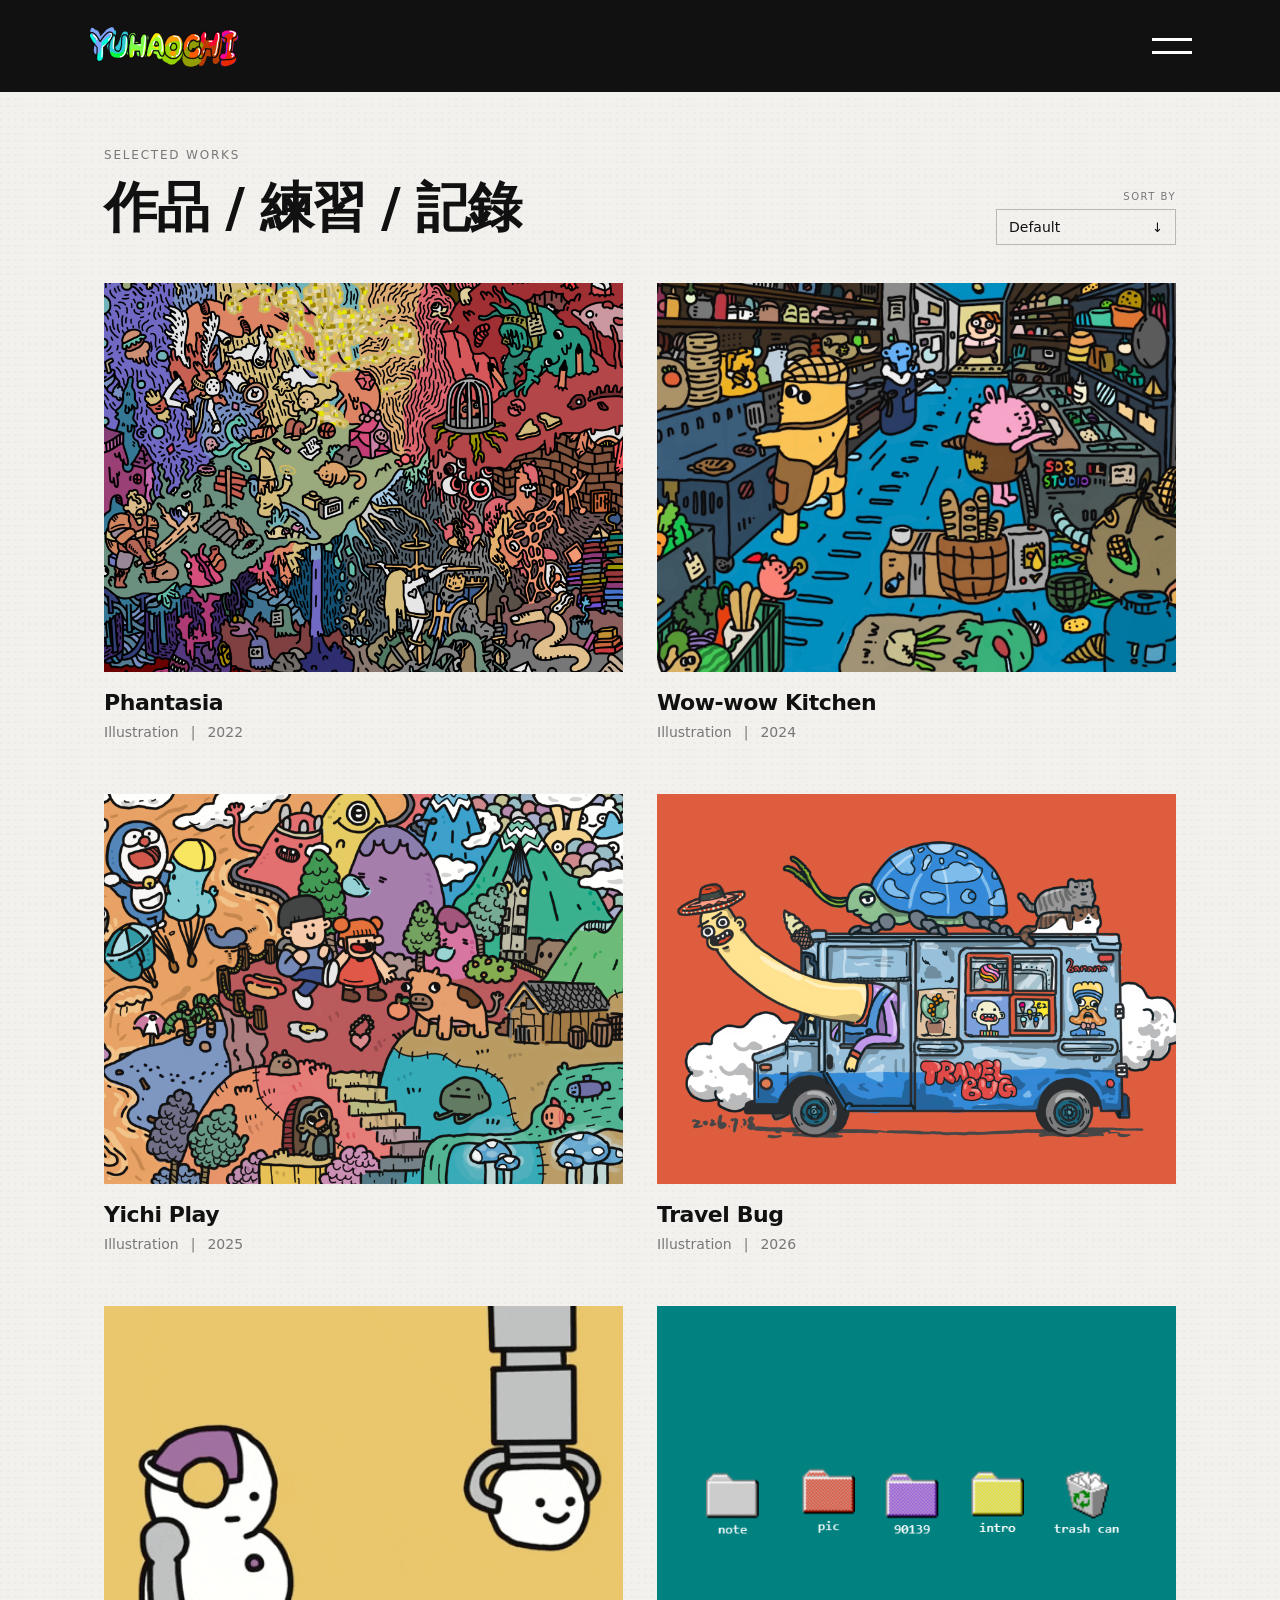
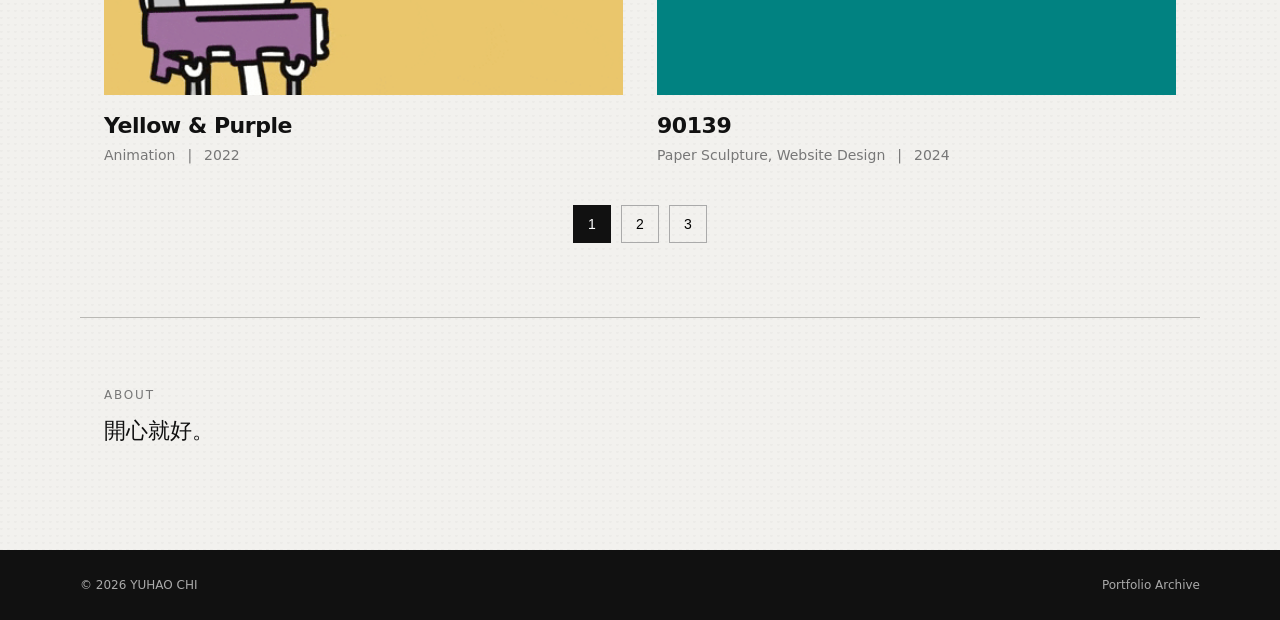
==== index.html @ 42d60960 "Add files via upload" ====
<!doctype html>
<html lang="zh-Hant">
<head>
  <meta charset="utf-8" />
  <meta name="viewport" content="width=device-width, initial-scale=1" />
  <title>YUHAOCHI Portfolio</title>
  <meta name="description" content="個人藝術作品集" />
  <link rel="stylesheet" href="style.css" />
  <link rel="icon" type="image/png" href="assets/favicon.png">
</head>
<body>
  <header class="site-header">
    <!--<a class="brand" href="index.html" aria-label="首頁">YUHAO CHI</a>-->
    <a class="brand" href="index.html" aria-label="YUHAO CHI Home">
      <img src="assets/logo.png" alt="YUHAO CHI">
    </a>
    <div class="menu-wrap">

      <button class="menu-btn" id="menuBtn" aria-label="開啟選單" aria-expanded="false">
        <span></span>
        <span></span>
      </button>

      <nav class="menu" id="menu">
        <a href="index.html">Works</a>
        <a href="#about">About</a>
      </nav>

    </div>
  </header>

  <main>
    <section class="intro">
      <div class="intro-head">

        <div>
          <p>SELECTED WORKS</p>
          <h1>作品 / 練習 / 記錄</h1>
        </div>

        <div class="sort-control">
          <span class="sort-label">SORT BY</span>

          <div class="sort-dropdown" id="sortDropdown">

            <button
              class="sort-trigger"
              id="sortTrigger"
              type="button"
              aria-expanded="false"
            >
              <span id="sortCurrent">Default</span>

              <span class="sort-arrow">↓</span>
            </button>

            <div class="sort-menu" id="sortMenu">
              <button type="button" data-sort="default">
                Default
              </button>

              <button type="button" data-sort="newest">
                Newest First
              </button>

              <button type="button" data-sort="oldest">
                Oldest First
              </button>
            </div>

          </div>
        </div>

      </div>
    </section>

    <section class="work-list" id="workList" aria-live="polite"></section>

    <nav class="pagination" id="pagination" aria-label="作品頁碼"></nav>

    <section class="about" id="about">
      <div class="section-kicker">ABOUT</div>
      <p>
        開心就好。<br>
      </p>
    </section>
  </main>

  <footer>
    <span>© 2026 YUHAO CHI</span>
    <span>Portfolio Archive</span>
  </footer>

  <script src="data.js"></script>
  <script src="app.js"></script>
</body>
</html>
---- style.css ----
:root{
  --bg:#f2f1ee;
  --paper:#f8f7f4;
  --ink:#111;
  --muted:#777;
  --line:#b9b8b4;
  --header:#111;
  --header-text:#fff;
  --max:1120px;
}
*{box-sizing:border-box}
html{scroll-behavior:smooth}
body{
  margin:0;
  background:
    radial-gradient(circle at 20% 10%, rgba(0,0,0,.025) 0 1px, transparent 1.5px) 0 0/7px 7px,
    var(--bg);
  color:var(--ink);
  font-family: Inter, "Noto Sans TC", "PingFang TC", "Microsoft JhengHei", system-ui, sans-serif;
}
a{color:inherit;text-decoration:none}
img{display:block;width:100%}
.site-header{
  position:sticky; top:0; z-index:20;
  height:92px;
  background:var(--header);
  color:var(--header-text);
  display:flex; align-items:center; justify-content:space-between;
  padding:0 max(24px, calc((100vw - var(--max))/2));
}
/*
.brand{
  font-size:18px; letter-spacing:.12em; font-weight:700;
  border:1px solid rgba(255,255,255,.6);
  border-radius:999px; padding:8px 14px;
}
*/
.brand {
  display: flex;
  align-items: center;

  border: none;
  padding: 0;
  text-decoration: none;
}

.brand img {
  display: block;
  width: 170px;
  height: auto;
}
.menu-btn{
  width:56px;height:48px;border:0;background:transparent;cursor:pointer;
  display:grid;align-content:center;gap:10px;padding:8px;
}
.menu-btn span{display:block;height:3px;background:#fff}

.menu{
  position:absolute;

  /* 就在漢堡下面 */
  top:calc(100% + 10px);
  right:0;

  width:180px;
  padding:20px 26px;

  background:#111;
  color:#fff;

  display:flex;
  flex-direction:column;
  gap:18px;

  opacity:0;
  visibility:hidden;

  transform:translateY(-12px);

  transition:
    opacity .25s ease,
    transform .25s ease,
    visibility .25s;
}

.menu.open{
  opacity:1;
  visibility:visible;
  transform:translateY(0);
}

.menu-wrap{
  position:relative;
}

.intro{
  max-width:var(--max);margin:0 auto;padding:56px 24px 22px;
}
.intro p,.section-kicker,.detail-kicker{
  font-size:12px;letter-spacing:.15em;color:var(--muted);margin:0 0 10px
}
.intro h1{font-size:clamp(28px,5vw,54px);margin:0;font-weight:650;letter-spacing:-.035em}
.intro-head{
  display:flex;
  justify-content:space-between;
  align-items:flex-end;
  gap:30px;
}
.work-list{
  max-width:var(--max);margin:0 auto;padding:16px 24px 42px;
  display:grid;grid-template-columns:1fr 1fr;gap:54px 34px;
}
.work-card{display:block}
.work-cover{
  aspect-ratio: 4 / 3;
  background:#e5e4e1;
  overflow:hidden;
}
/*.work-cover img{
  width:100%;height:100%;object-fit:cover;
  transition:transform .55s cubic-bezier(.2,.7,.2,1), filter .4s;
}*/
.work-cover img{
  display:block;
  width:100%;
  height:100%;
  object-fit:cover;
  object-position:center;

  transition:
    transform .55s cubic-bezier(.2,.7,.2,1),
    filter .4s;
}
.work-cover img.contain {
  object-fit: contain;
}
.work-card:hover img{transform:scale(1.025);filter:contrast(1.03)}
.work-info{padding-top:18px}
.work-info h2{font-size:22px;margin:0 0 9px;letter-spacing:-.02em}
.meta{display:flex;gap:12px;flex-wrap:wrap;color:var(--muted);font-size:14px}
.pagination{
  max-width:var(--max);margin:0 auto 74px;padding:0 24px;
  display:flex;align-items:center;justify-content:center;gap:10px
}
.pagination button{
  border:1px solid #aaa;background:transparent;min-width:38px;height:38px;
  padding:0 12px;cursor:pointer;font-size:14px
}
.pagination button.active{background:#111;color:#fff;border-color:#111}
.about{
  max-width:var(--max);margin:0 auto;padding:70px 24px 100px;
  border-top:1px solid var(--line)
}
.about p{max-width:720px;font-size:22px;line-height:1.75;margin:0}
footer{
  background:#111;color:#aaa;padding:28px max(24px, calc((100vw - var(--max))/2));
  display:flex;justify-content:space-between;gap:20px;font-size:12px
}

/* detail */
.detail-page .site-header{position:relative}
.close-btn{
  font-size:56px;line-height:1;font-weight:200;transform:translateY(-2px)
}
.detail-shell{max-width:900px;margin:0 auto;padding:56px 24px 100px}
.detail-head h1{font-size:clamp(34px,7vw,72px);margin:0 0 16px;letter-spacing:-.045em;line-height:1}
.detail-rule{border-top:1px solid var(--line);margin:34px 0 34px}
.detail-copy{max-width:760px}
.detail-copy p{font-size:18px;line-height:1.95;color:#575757}
.detail-copy .lead{font-size:25px;color:#1c1c1c;margin-bottom:36px}
.detail-gallery{display:grid;gap:22px;margin-top:48px}
.detail-gallery figure{margin:0;background:#e9e8e5}
.detail-gallery video {display: block; width: 100%; height: auto;}
.detail-nav{margin-top:60px;padding-top:24px;border-top:1px solid var(--line)}

.detail-gallery.grid-gallery {
  display: grid;
  grid-template-columns: repeat(3, 1fr);
  gap: 12px;
}

.detail-gallery.grid-gallery figure {
  margin: 0;
  width: 100%;
}

.detail-gallery.grid-gallery img {
  display: block;
  width: 100%;
  height: auto;
}

.detail-gallery.two-column-gallery {
  display: grid;
  grid-template-columns: repeat(2, 1fr);
  gap: 12px;

  max-width: 650px;
  margin: 0 auto;
}

.detail-gallery.two-column-gallery figure {
  margin: 0;
  width: 100%;

  display: grid;
  place-items: center;
}

.detail-gallery.two-column-gallery img {
  display: block;
  width: 100%;
  height: auto;
}

.detail-embed {
  width: 100%;
  margin: 40px 0;
  overflow: hidden;
}

.detail-embed iframe {
  display: block;
  width: 100%;
  height: 85vh;
  min-height: 700px;
  border: 0;
}

.detail-video {
  width: 100%;
  margin: 40px 0;
}

.detail-video iframe {
  display: block;
  width: 100%;
  aspect-ratio: 16 / 9;
  border: 0;
}

/* =========================
   SORT DROPDOWN
========================= */

.sort-control{
  display:flex;
  flex-direction:column;
  align-items:flex-end;
  gap:7px;
}

.sort-label{
  font-size:10px;
  letter-spacing:.15em;
  color:var(--muted);
}


/* 外層 */

.sort-dropdown{
  position:relative;
  width:180px;
}


/* 目前選擇 */

.sort-trigger{
  width:100%;
  display:flex;
  align-items:center;
  justify-content:space-between;

  padding:10px 12px;

  border:1px solid var(--line);
  background:transparent;

  font-family:inherit;
  font-size:14px;
  line-height:1;

  color:var(--ink);

  cursor:pointer;
}


/* 箭頭 */

.sort-arrow{
  display:inline-block;
  font-size:13px;

  transition:transform .25s ease;
}


/* 選單打開時箭頭翻轉 */

.sort-dropdown.open .sort-arrow{
  transform:rotate(180deg);
}


/* 下拉內容 */

.sort-menu{
  position:absolute;

  top:calc(100% + 5px);
  left:0;

  width:100%;

  background:var(--paper);
  border:1px solid var(--line);

  z-index:50;

  opacity:0;
  visibility:hidden;

  transform:translateY(-6px);

  transition:
    opacity .2s ease,
    transform .2s ease,
    visibility .2s;
}


/* 打開 */

.sort-dropdown.open .sort-menu{
  opacity:1;
  visibility:visible;

  transform:translateY(0);
}


/* 選項 */

.sort-menu button{
  width:100%;

  display:block;

  padding:11px 12px;

  border:0;
  border-bottom:1px solid var(--line);

  background:transparent;

  text-align:left;

  font-family:inherit;
  font-size:14px;

  color:var(--ink);

  cursor:pointer;

  transition:
    background .15s ease,
    padding-left .15s ease;
}


.sort-menu button:last-child{
  border-bottom:0;
}


/* Hover */

.sort-menu button:hover{
  background:#111;
  color:#fff;

  padding-left:16px;
}


/* 目前選中的項目 */

.sort-menu button.active{
  font-weight:600;
}

@media (max-width: 720px){
  .site-header{height:74px;padding:0 22px}
  .menu{top:74px}
  .brand{font-size:14px}
  .intro{padding-top:38px}
  .intro-head{
    flex-direction:column;
    align-items:flex-start;
    gap:28px;
  }
  .sort-control{align-items:flex-start;}
  .sort-dropdown{width:180px;}
  .work-list{grid-template-columns:1fr;gap:48px;padding-left:28px;padding-right:28px}
  .work-info h2{font-size:24px}
  .meta{font-size:14px}
  .about p{font-size:18px}
  footer{flex-direction:column}
  .detail-shell{padding-top:42px}
}
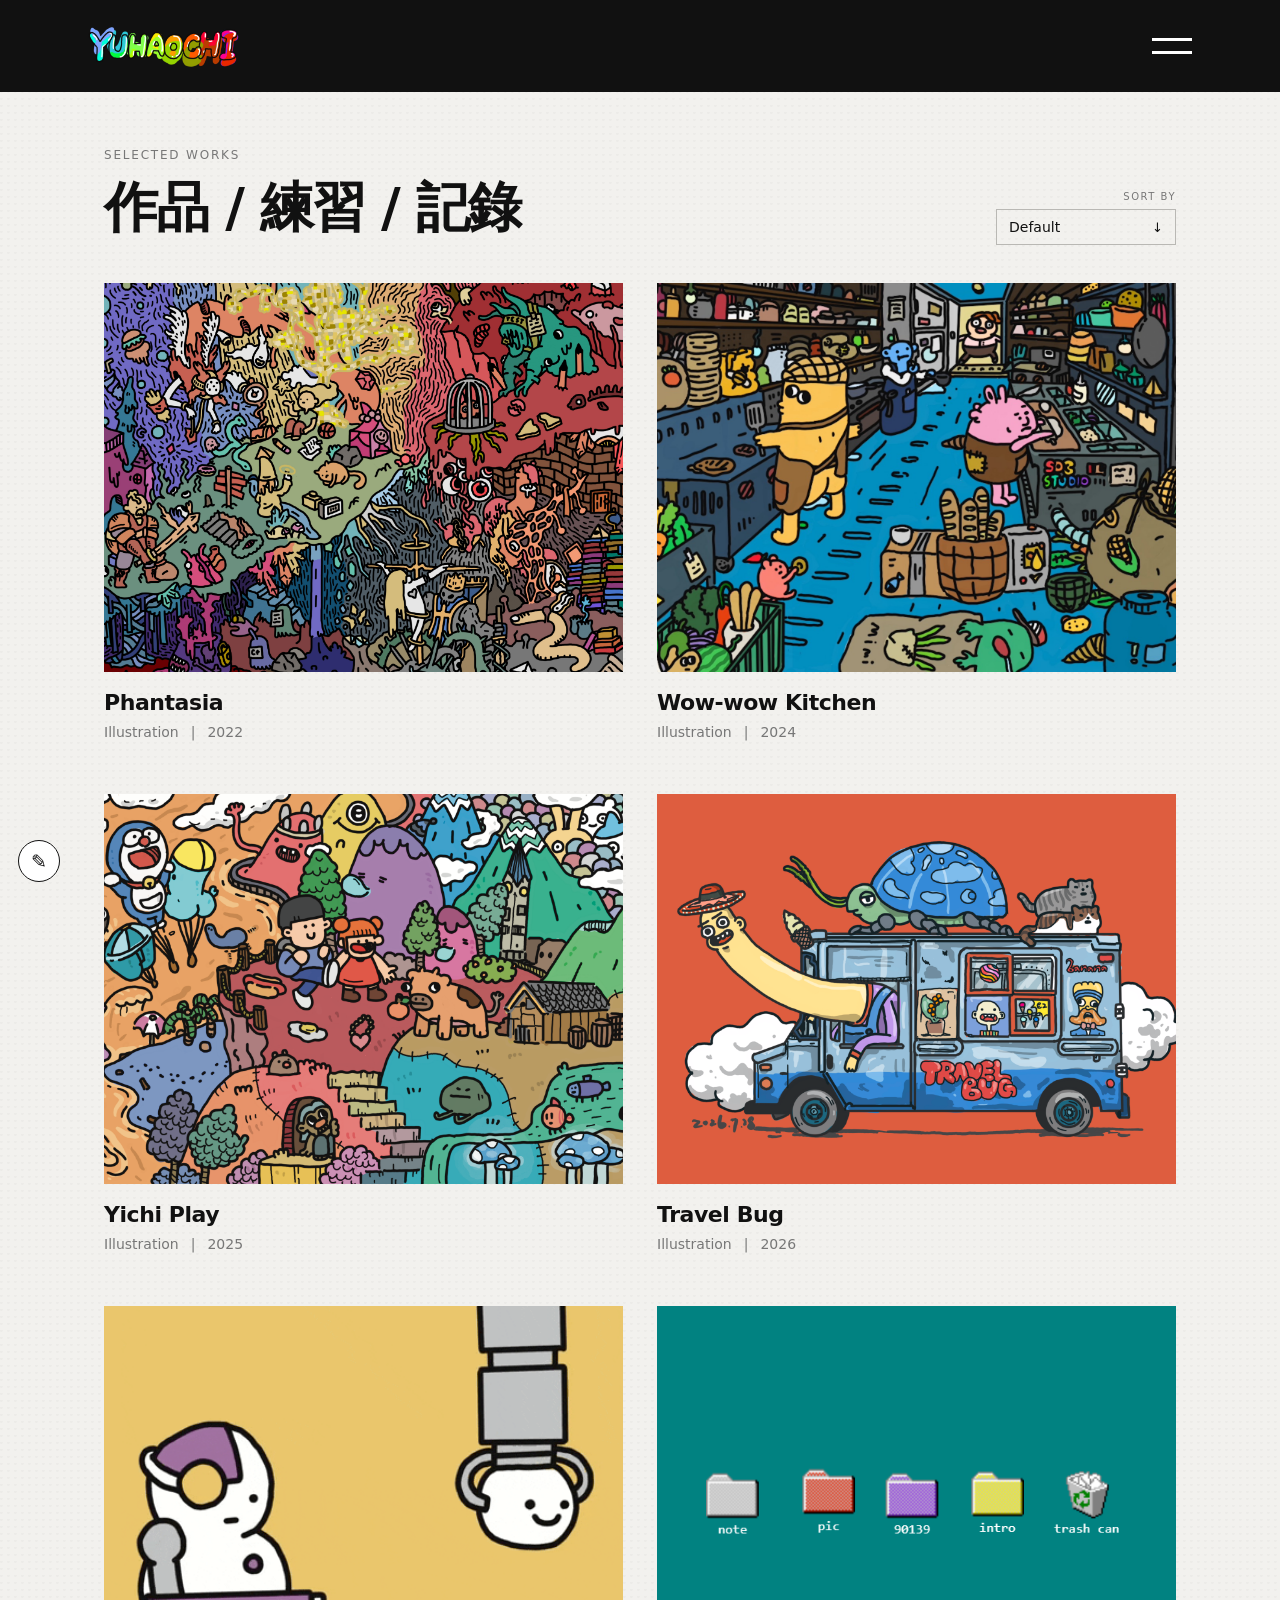
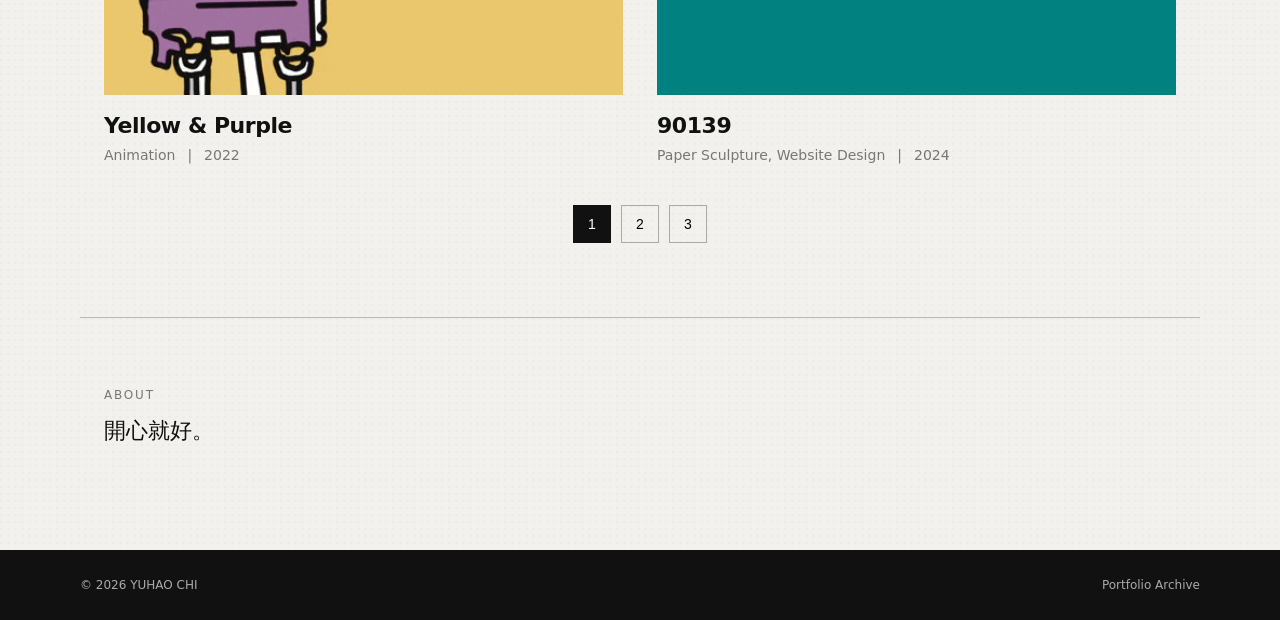
==== commit ec22f5a1: "Add files via upload" ====
--- a/index.html
+++ b/index.html
@@ -91,6 +91,21 @@
     <span>Portfolio Archive</span>
   </footer>
 
+  <!-- Doodle -->
+  <canvas id="doodleCanvas"></canvas>
+
+  <div class="doodle-ui">
+    <button id="drawToggle" class="doodle-pencil" aria-label="Draw">
+      ✎
+    </button>
+
+    <div class="doodle-tools">
+      <button id="undoDrawing">UNDO</button>
+      <button id="clearDrawing">CLEAR</button>
+      <button id="doneDrawing">DONE</button>
+    </div>
+  </div>
+
   <script src="data.js"></script>
   <script src="app.js"></script>
 </body>
--- a/style.css
+++ b/style.css
@@ -135,9 +135,127 @@
 .work-cover img.contain {
   object-fit: contain;
 }
-.work-card:hover img{transform:scale(1.025);filter:contrast(1.03)}
+/* =========================
+   WORK CARD HOVER
+========================= */
+
+.work-card{
+  display:block;
+}
+
+.work-cover{
+  position:relative;
+}
+
+.work-cover img{
+  transition:
+    transform .6s cubic-bezier(.2,.7,.2,1),
+    filter .4s ease;
+}
+
+/* 非常淡的 hover overlay */
+.work-cover::after{
+  content:"";
+  position:absolute;
+  inset:0;
+  background:#000;
+  opacity:0;
+  pointer-events:none;
+  transition:opacity .4s ease;
+}
+
+/* Title */
+
+.work-info h2{
+  display:flex;
+  align-items:center;
+  justify-content:space-between;
+
+  transition:
+    transform .35s cubic-bezier(.2,.7,.2,1);
+}
+
+.work-info .meta{
+  transition:
+    transform .35s cubic-bezier(.2,.7,.2,1),
+    color .35s ease;
+}
+
+/* Arrow */
+
+.work-arrow{
+  font-size:18px;
+
+  opacity:0;
+  transform:translate(-8px, 8px);
+
+  transition:
+    opacity .3s ease,
+    transform .35s cubic-bezier(.2,.7,.2,1);
+}
+
+
+/* ===== Hover ===== */
+
+.work-card:hover .work-cover img{
+  transform:scale(1.04);
+}
+
+.work-card:hover .work-cover::after{
+  opacity:.035;
+}
+
+.work-card:hover .work-info h2,
+.work-card:hover .work-info .meta{
+  transform:translateX(4px);
+}
+
+.work-card:hover .work-arrow{
+  opacity:1;
+  transform:translate(0,0);
+}
 .work-info{padding-top:18px}
 .work-info h2{font-size:22px;margin:0 0 9px;letter-spacing:-.02em}
+
+/* =========================
+   WORK DETAILS
+========================= */
+
+.detail-specs{
+  display:grid;
+  grid-template-columns:repeat(3, 1fr);
+  gap:32px;
+}
+
+.detail-spec{
+  display:flex;
+  flex-direction:column;
+  gap:8px;
+}
+
+.detail-spec-label{
+  font-size:10px;
+  letter-spacing:.15em;
+  color:var(--muted);
+}
+
+.detail-spec-value{
+  font-size:14px;
+  line-height:1.5;
+  color:var(--ink);
+}
+
+.detail-rule-after-specs{
+  margin-top:34px;
+}
+
+@media (max-width:720px){
+  .detail-specs{
+    grid-template-columns:1fr;
+    gap:22px;
+  }
+}
+
 .meta{display:flex;gap:12px;flex-wrap:wrap;color:var(--muted);font-size:14px}
 .pagination{
   max-width:var(--max);margin:0 auto 74px;padding:0 24px;
@@ -259,15 +377,12 @@
 
 
 /* 外層 */
-
 .sort-dropdown{
   position:relative;
   width:180px;
 }
 
-
 /* 目前選擇 */
-
 .sort-trigger{
   width:100%;
   display:flex;
@@ -288,9 +403,7 @@
   cursor:pointer;
 }
 
-
 /* 箭頭 */
-
 .sort-arrow{
   display:inline-block;
   font-size:13px;
@@ -298,16 +411,12 @@
   transition:transform .25s ease;
 }
 
-
 /* 選單打開時箭頭翻轉 */
-
 .sort-dropdown.open .sort-arrow{
   transform:rotate(180deg);
 }
 
-
 /* 下拉內容 */
-
 .sort-menu{
   position:absolute;
 
@@ -332,9 +441,7 @@
     visibility .2s;
 }
 
-
 /* 打開 */
-
 .sort-dropdown.open .sort-menu{
   opacity:1;
   visibility:visible;
@@ -344,7 +451,6 @@
 
 
 /* 選項 */
-
 .sort-menu button{
   width:100%;
 
@@ -371,14 +477,11 @@
     padding-left .15s ease;
 }
 
-
 .sort-menu button:last-child{
   border-bottom:0;
 }
 
-
 /* Hover */
-
 .sort-menu button:hover{
   background:#111;
   color:#fff;
@@ -386,11 +489,119 @@
   padding-left:16px;
 }
 
-
 /* 目前選中的項目 */
-
 .sort-menu button.active{
   font-weight:600;
+}
+
+/* =========================
+   DOODLE
+========================= */
+
+#doodleCanvas{
+  position:absolute;
+  top:0;
+  left:0;
+
+  z-index:50;
+  pointer-events:none;
+
+  touch-action:none;
+}
+
+body.draw-mode #doodleCanvas{
+  pointer-events:auto;
+  cursor:crosshair;
+}
+
+/* 整個控制區 */
+.doodle-ui{
+  position:fixed;
+
+  left:max(18px, env(safe-area-inset-left));
+  bottom:max(18px, env(safe-area-inset-bottom));
+
+  display:flex;
+  align-items:center;
+  gap:12px;
+
+  z-index:9999;
+}
+
+/* 鉛筆 */
+.doodle-pencil{
+  width:42px;
+  height:42px;
+
+  border:1px solid #111;
+  border-radius:50%;
+
+  background:#fff;
+  color:#111;
+
+  display:flex;
+  align-items:center;
+  justify-content:center;
+
+  font-size:19px;
+
+  cursor:pointer;
+
+  transition:
+    transform .25s ease,
+    background .25s ease,
+    color .25s ease;
+}
+
+.doodle-pencil:hover{
+  transform:rotate(-12deg);
+}
+
+/* 畫圖模式 */
+body.draw-mode .doodle-pencil{
+  background:#111;
+  color:#fff;
+}
+
+
+/* UNDO / CLEAR / DONE */
+.doodle-tools{
+  display:flex;
+  align-items:center;
+  gap:12px;
+
+  opacity:0;
+  transform:translateX(-8px);
+
+  pointer-events:none;
+
+  transition:
+    opacity .25s ease,
+    transform .25s ease;
+}
+
+body.draw-mode .doodle-tools{
+  opacity:1;
+  transform:translateX(0);
+
+  pointer-events:auto;
+}
+
+.doodle-tools button{
+  padding:0;
+
+  border:none;
+  background:none;
+
+  font:inherit;
+  font-size:10px;
+  letter-spacing:.12em;
+
+  cursor:pointer;
+}
+
+.doodle-tools button:hover{
+  text-decoration:underline;
 }
 
 @media (max-width: 720px){
@@ -411,4 +622,18 @@
   .about p{font-size:18px}
   footer{flex-direction:column}
   .detail-shell{padding-top:42px}
-}
+
+  .doodle-ui{
+    left:max(16px, env(safe-area-inset-left));
+    bottom:max(16px, env(safe-area-inset-bottom));
+    gap:10px;
+  }
+
+  .doodle-tools{
+    gap:9px;
+  }
+
+  .doodle-tools button{
+    font-size:9px;
+  }
+}
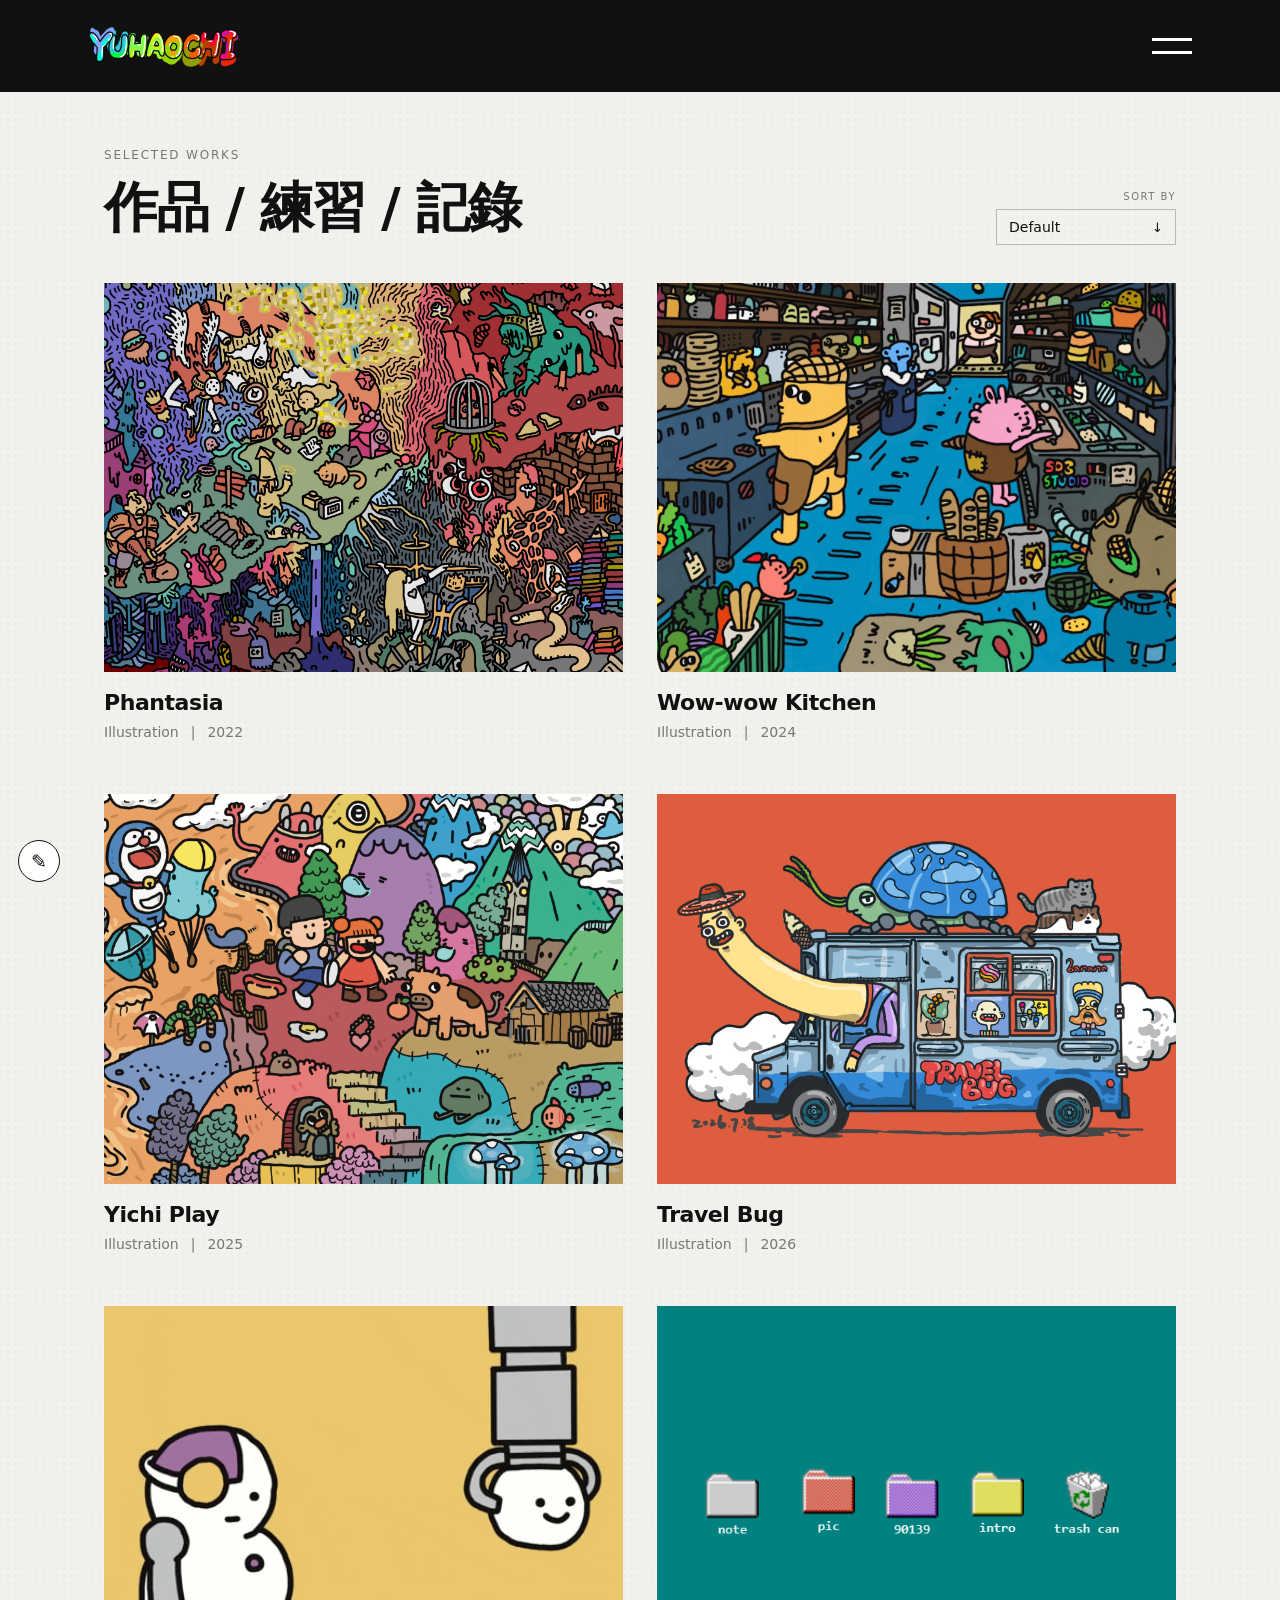
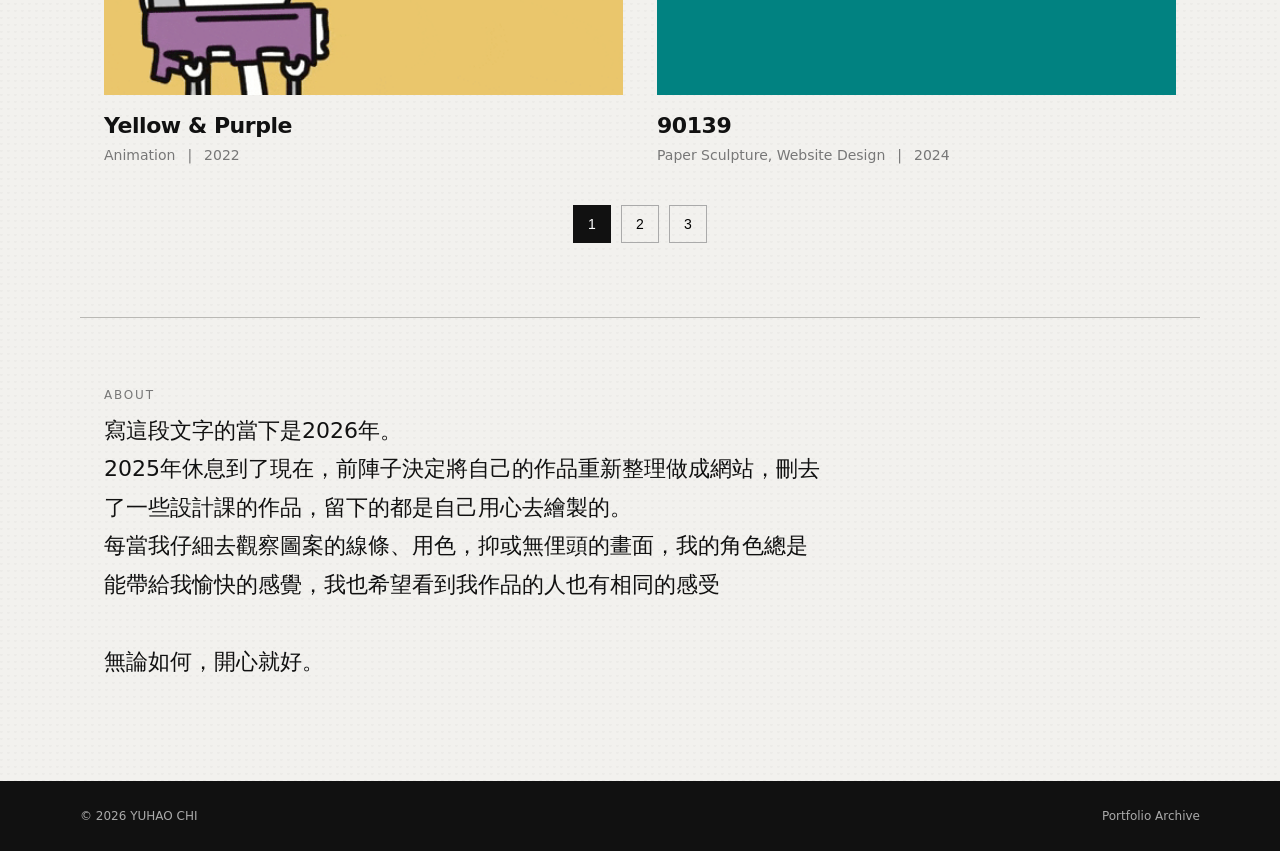
==== commit e1c2216c: "Revise content in the about section of index.html Updated the text in the about section to reflect c" ====
--- a/index.html
+++ b/index.html
@@ -81,7 +81,11 @@
     <section class="about" id="about">
       <div class="section-kicker">ABOUT</div>
       <p>
-        開心就好。<br>
+        寫這段文字的當下是2026年。<br>
+        2025年休息到了現在，前陣子決定將自己的作品重新整理做成網站，刪去了一些設計課的作品，留下的都是自己用心去繪製的。<br>
+        每當我仔細去觀察圖案的線條、用色，抑或無俚頭的畫面，我的角色總是能帶給我愉快的感覺，我也希望看到我作品的人也有相同的感受<br>
+        <br>
+        無論如何，開心就好。<br>
       </p>
     </section>
   </main>
--- a/style.css
+++ b/style.css
@@ -251,8 +251,23 @@
 
 @media (max-width:720px){
   .detail-specs{
-    grid-template-columns:1fr;
-    gap:22px;
+    grid-template-columns:repeat(3, minmax(0, 1fr));
+    gap:12px;
+  }
+
+  .detail-spec{
+    gap:6px;
+  }
+
+  .detail-spec-label{
+    font-size:8px;
+    letter-spacing:.14em;
+  }
+
+  .detail-spec-value{
+    font-size:11px;
+    line-height:1.45;
+    word-break:break-word;
   }
 }
 
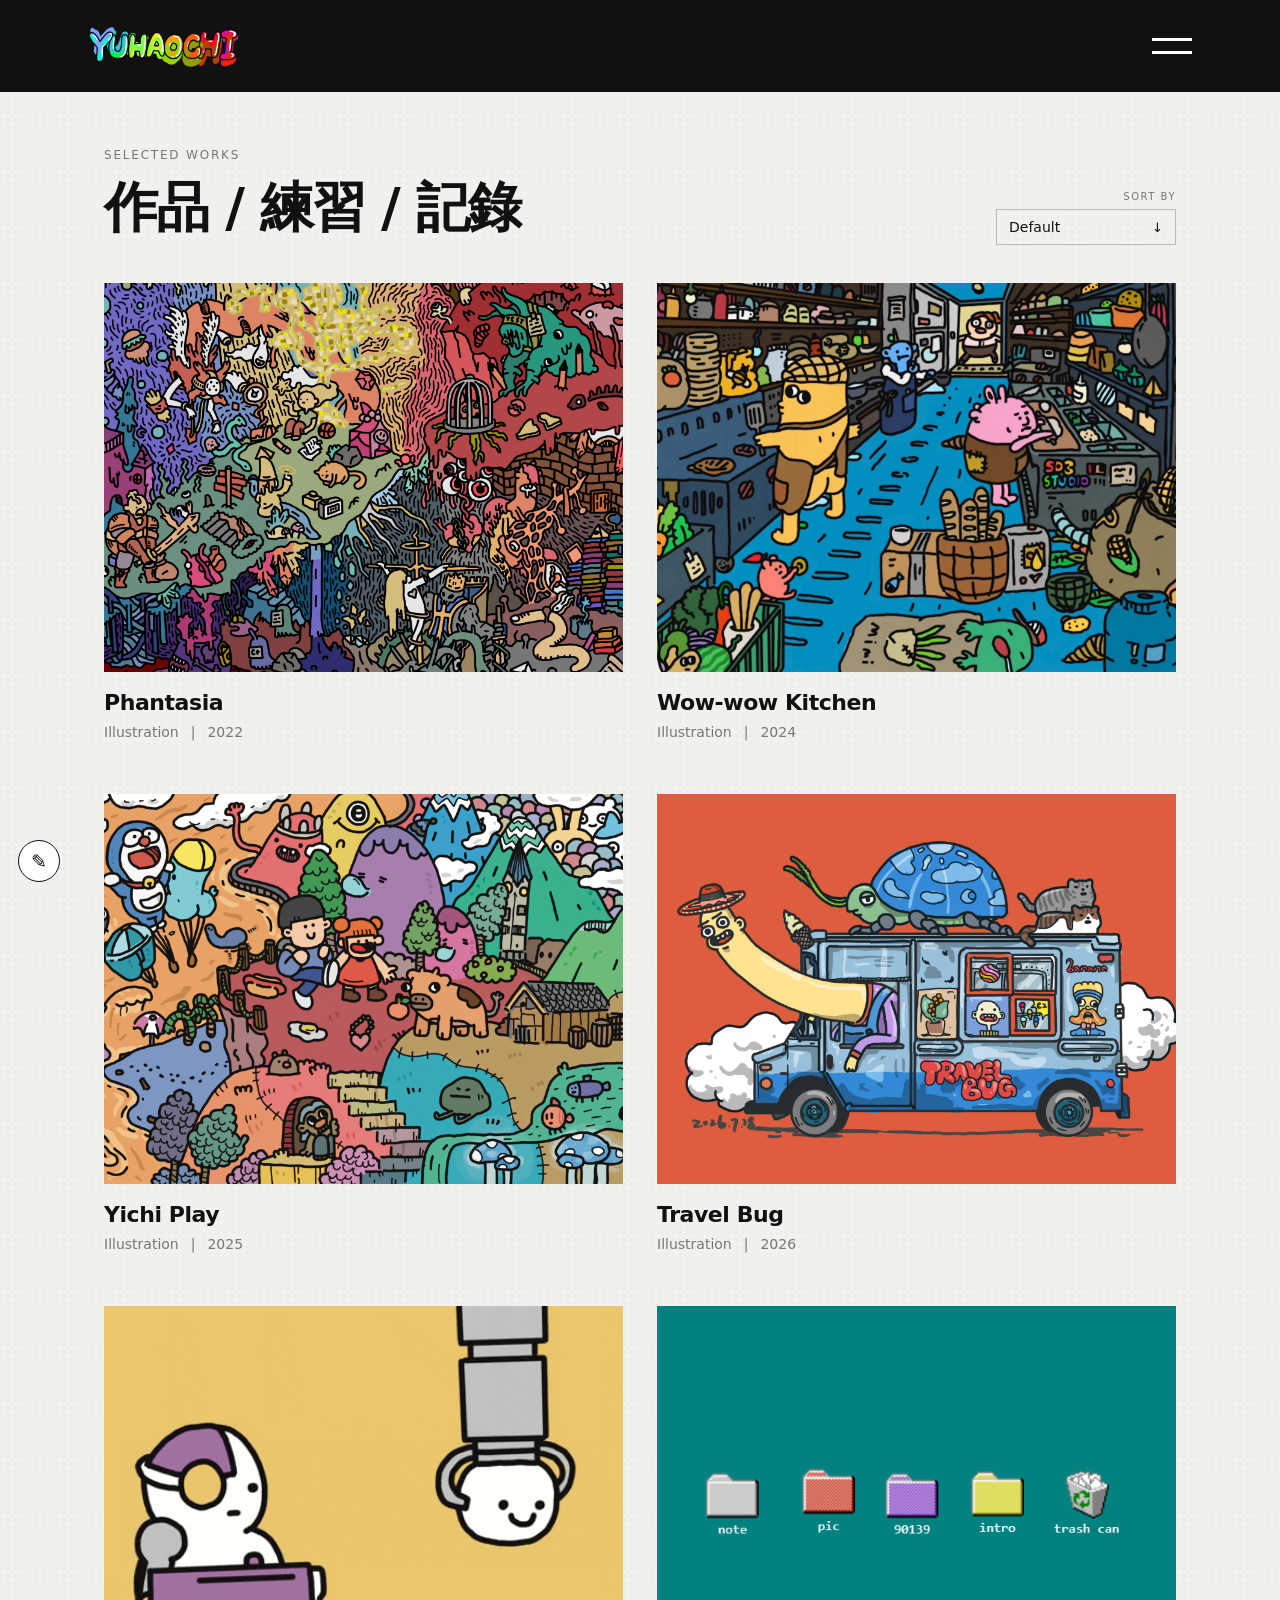
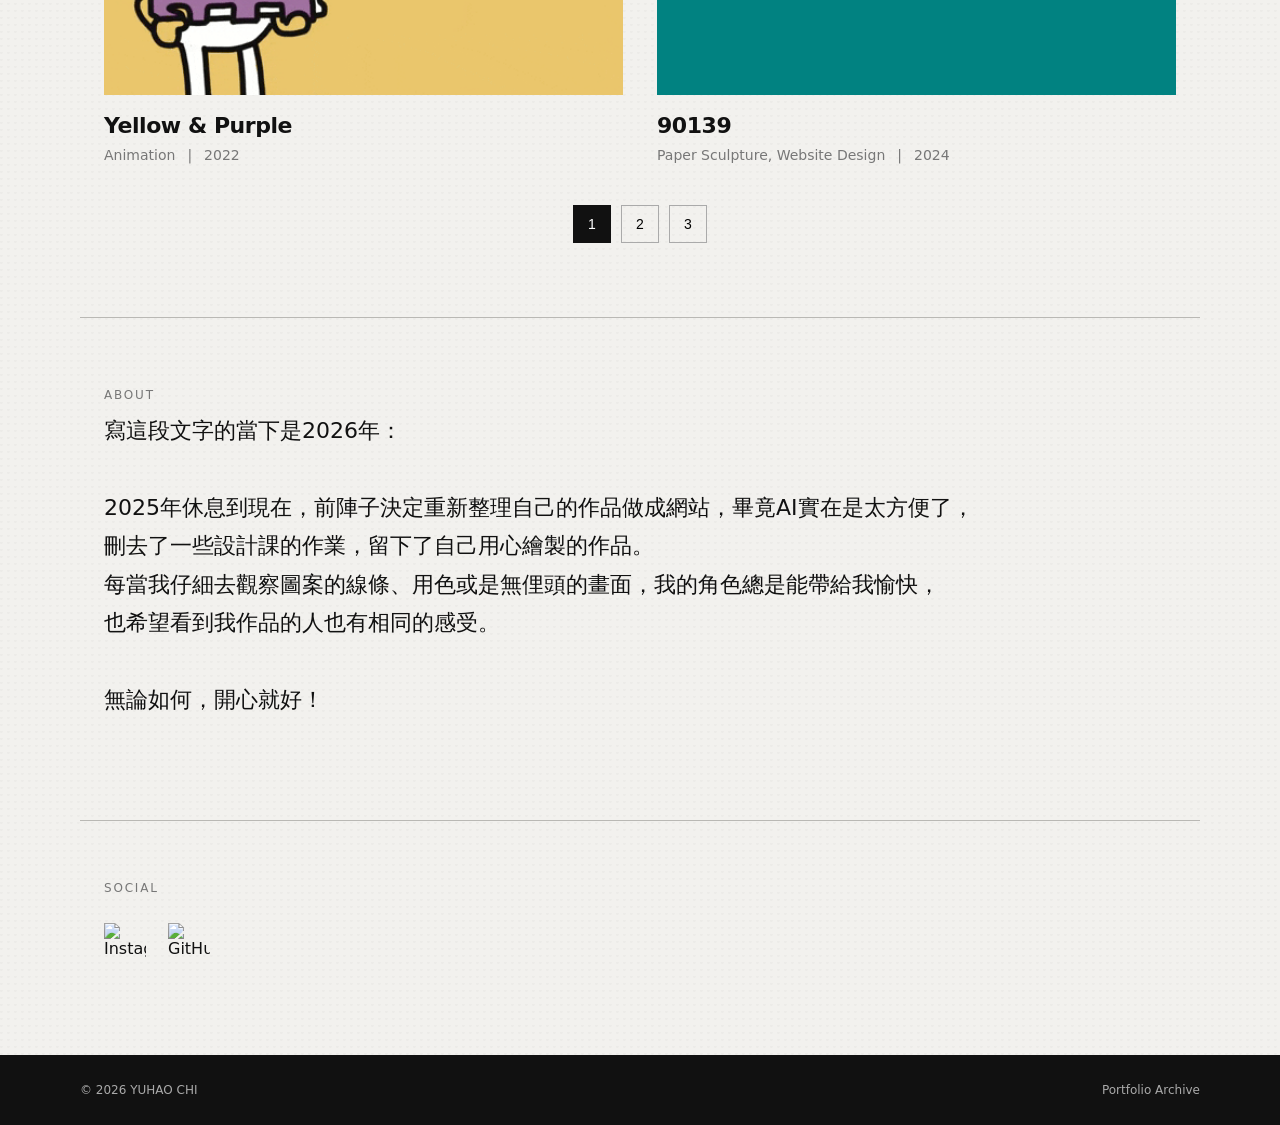
==== commit b5eef9d4: "Add files via upload" ====
--- a/index.html
+++ b/index.html
@@ -24,6 +24,7 @@
       <nav class="menu" id="menu">
         <a href="index.html">Works</a>
         <a href="#about">About</a>
+        <a href="#social">Social</a>
       </nav>
 
     </div>
@@ -81,14 +82,43 @@
     <section class="about" id="about">
       <div class="section-kicker">ABOUT</div>
       <p>
-        寫這段文字的當下是2026年。<br>
-        2025年休息到了現在，前陣子決定將自己的作品重新整理做成網站，刪去了一些設計課的作品，留下的都是自己用心去繪製的。<br>
-        每當我仔細去觀察圖案的線條、用色，抑或無俚頭的畫面，我的角色總是能帶給我愉快的感覺，我也希望看到我作品的人也有相同的感受<br>
+        寫這段文字的當下是2026年：<br>
         <br>
-        無論如何，開心就好。<br>
+        2025年休息到現在，前陣子決定重新整理自己的作品做成網站，畢竟AI實在是太方便了，<br>
+        刪去了一些設計課的作業，留下了自己用心繪製的作品。<br>
+        每當我仔細去觀察圖案的線條、用色或是無俚頭的畫面，我的角色總是能帶給我愉快，<br>
+        也希望看到我作品的人也有相同的感受。<br>
+        <br>
+        無論如何，開心就好！<br>
       </p>
     </section>
   </main>
+
+  <section class="social" id="social">
+    <div class="section-kicker">SOCIAL</div>
+
+    <div class="social-links">
+
+      <a
+        href="https://www.instagram.com/sild3nafil/"
+        target="_blank"
+        rel="noopener noreferrer"
+        aria-label="Instagram"
+      >
+        <img src="assets/instagram.png" alt="Instagram">
+      </a>
+
+      <a
+        href="https://github.com/sild3nafil"
+        target="_blank"
+        rel="noopener noreferrer"
+        aria-label="GitHub"
+      >
+        <img src="assets/github.png" alt="GitHub">
+      </a>
+
+    </div>
+  </section>
 
   <footer>
     <span>© 2026 YUHAO CHI</span>
--- a/style.css
+++ b/style.css
@@ -10,7 +10,7 @@
   --max:1120px;
 }
 *{box-sizing:border-box}
-html{scroll-behavior:smooth}
+html{scroll-behavior:auto}
 body{
   margin:0;
   background:
@@ -285,7 +285,45 @@
   max-width:var(--max);margin:0 auto;padding:70px 24px 100px;
   border-top:1px solid var(--line)
 }
-.about p{max-width:720px;font-size:22px;line-height:1.75;margin:0}
+.about p{
+  max-width: 1000px;
+  font-size: 22px;
+  line-height: 1.75;
+  margin: 0;
+}
+.social {
+  max-width: var(--max);
+  margin: 0 auto;
+  padding: 60px 24px 90px;
+  border-top: 1px solid var(--line);
+}
+
+.social-links {
+  display: flex;
+  align-items: center;
+  gap: 22px;
+  margin-top: 28px;
+}
+
+.social-links a {
+  display: block;
+}
+
+.social-links img {
+  width: 42px;
+  height: 42px;
+  object-fit: contain;
+
+  transition:
+    transform .25s ease,
+    opacity .25s ease;
+}
+
+.social-links a:hover img {
+  transform: translateY(-4px);
+  opacity: .65;
+}
+
 footer{
   background:#111;color:#aaa;padding:28px max(24px, calc((100vw - var(--max))/2));
   display:flex;justify-content:space-between;gap:20px;font-size:12px
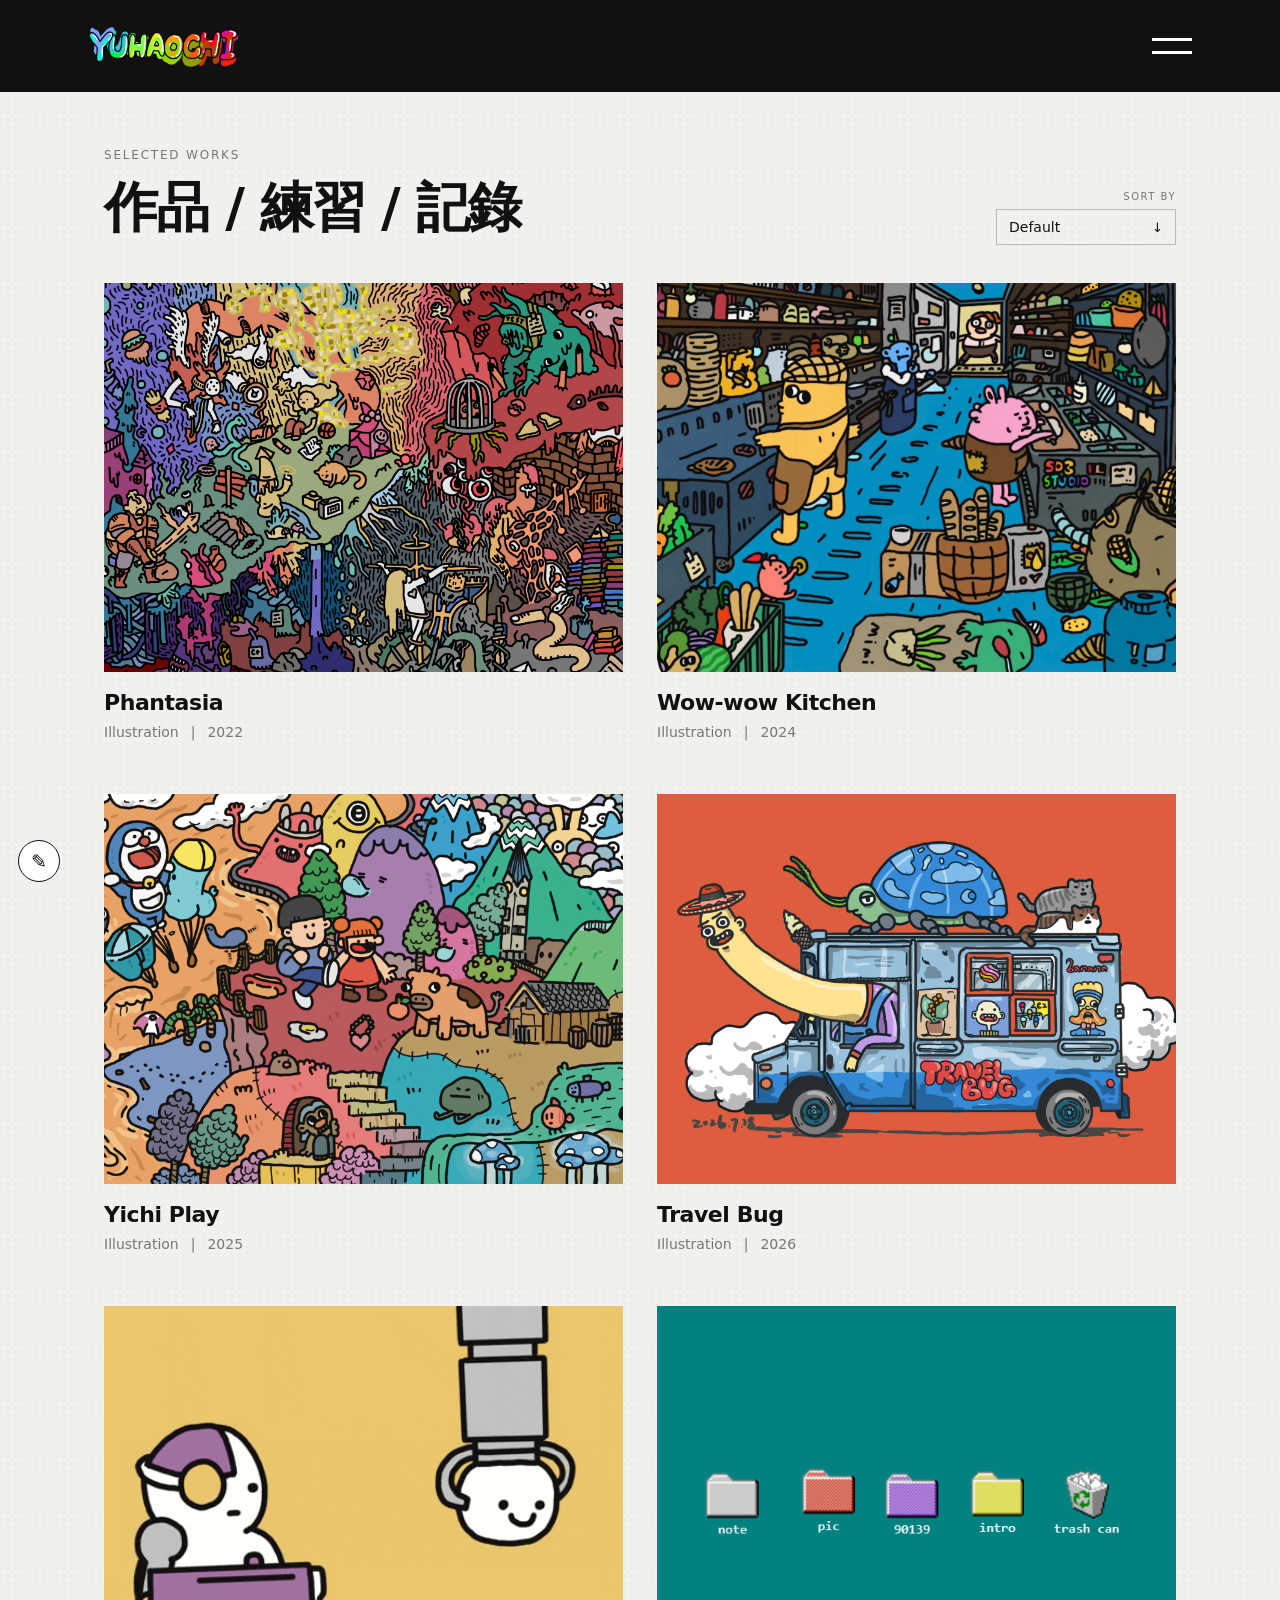
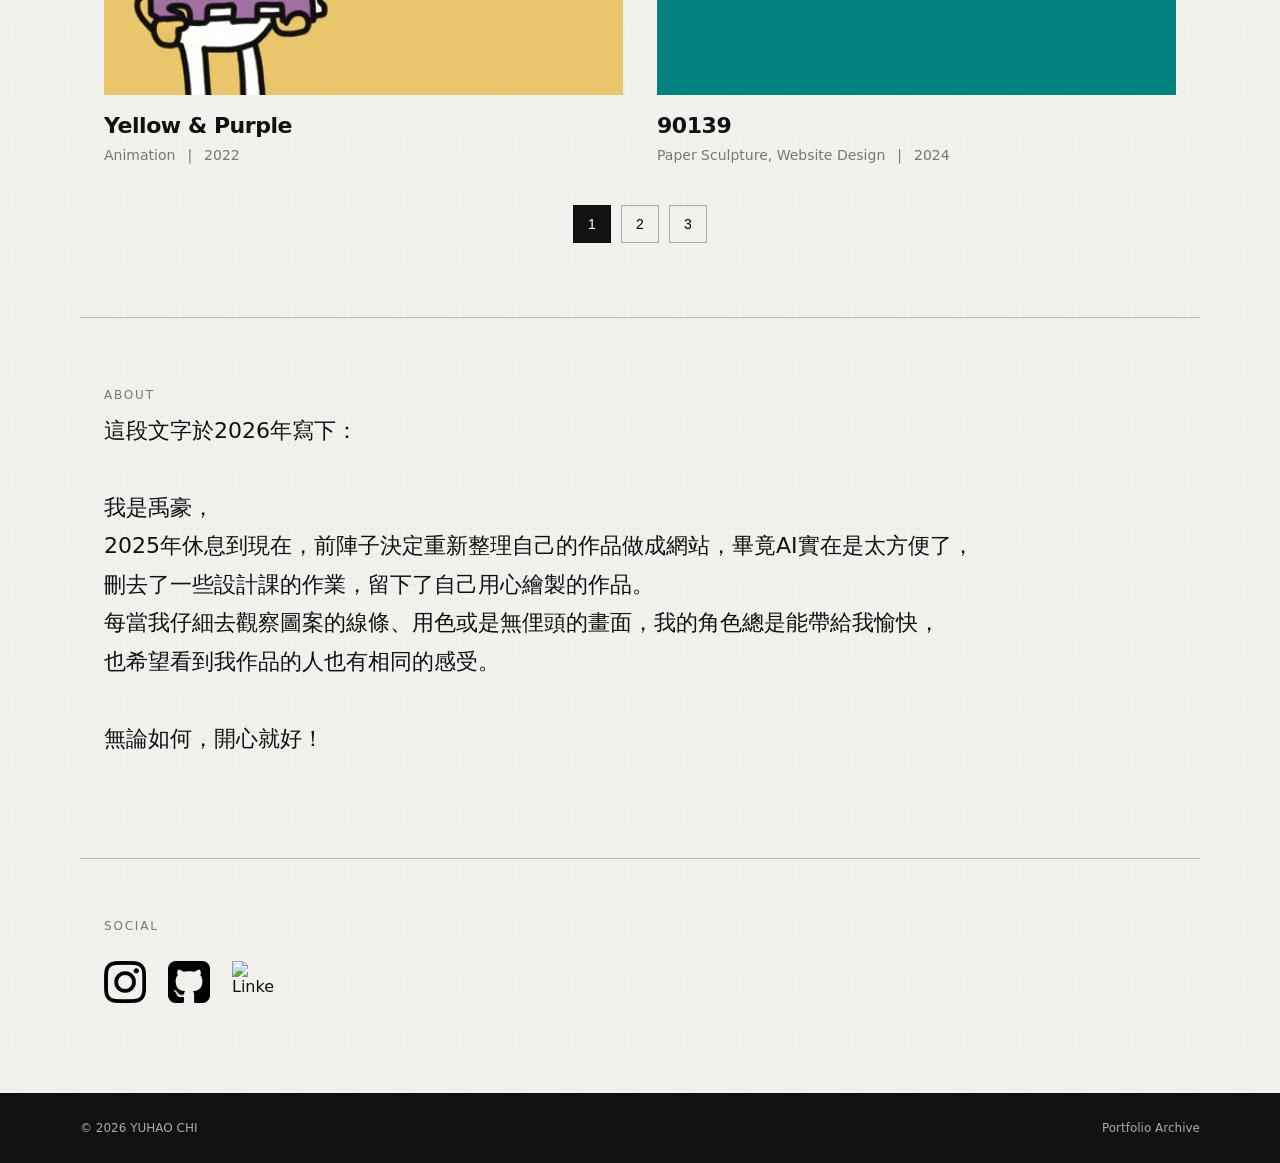
==== commit 99e337e4: "Add files via upload" ====
--- a/index.html
+++ b/index.html
@@ -82,8 +82,9 @@
     <section class="about" id="about">
       <div class="section-kicker">ABOUT</div>
       <p>
-        寫這段文字的當下是2026年：<br>
+        這段文字於2026年寫下：<br>
         <br>
+        我是禹豪，<br>
         2025年休息到現在，前陣子決定重新整理自己的作品做成網站，畢竟AI實在是太方便了，<br>
         刪去了一些設計課的作業，留下了自己用心繪製的作品。<br>
         每當我仔細去觀察圖案的線條、用色或是無俚頭的畫面，我的角色總是能帶給我愉快，<br>
@@ -117,6 +118,15 @@
         <img src="assets/github.png" alt="GitHub">
       </a>
 
+      <a
+        href="https://www.linkedin.com/in/yu-hao-chi/"
+        target="_blank"
+        rel="noopener noreferrer"
+        aria-label="LinkedIn"
+      >
+        <img src="assets/linkedin.png" alt="LinkedIn">
+      </a>
+
     </div>
   </section>
 
--- a/style.css
+++ b/style.css
@@ -10,7 +10,7 @@
   --max:1120px;
 }
 *{box-sizing:border-box}
-html{scroll-behavior:auto}
+html{scroll-behavior: smooth}
 body{
   margin:0;
   background:
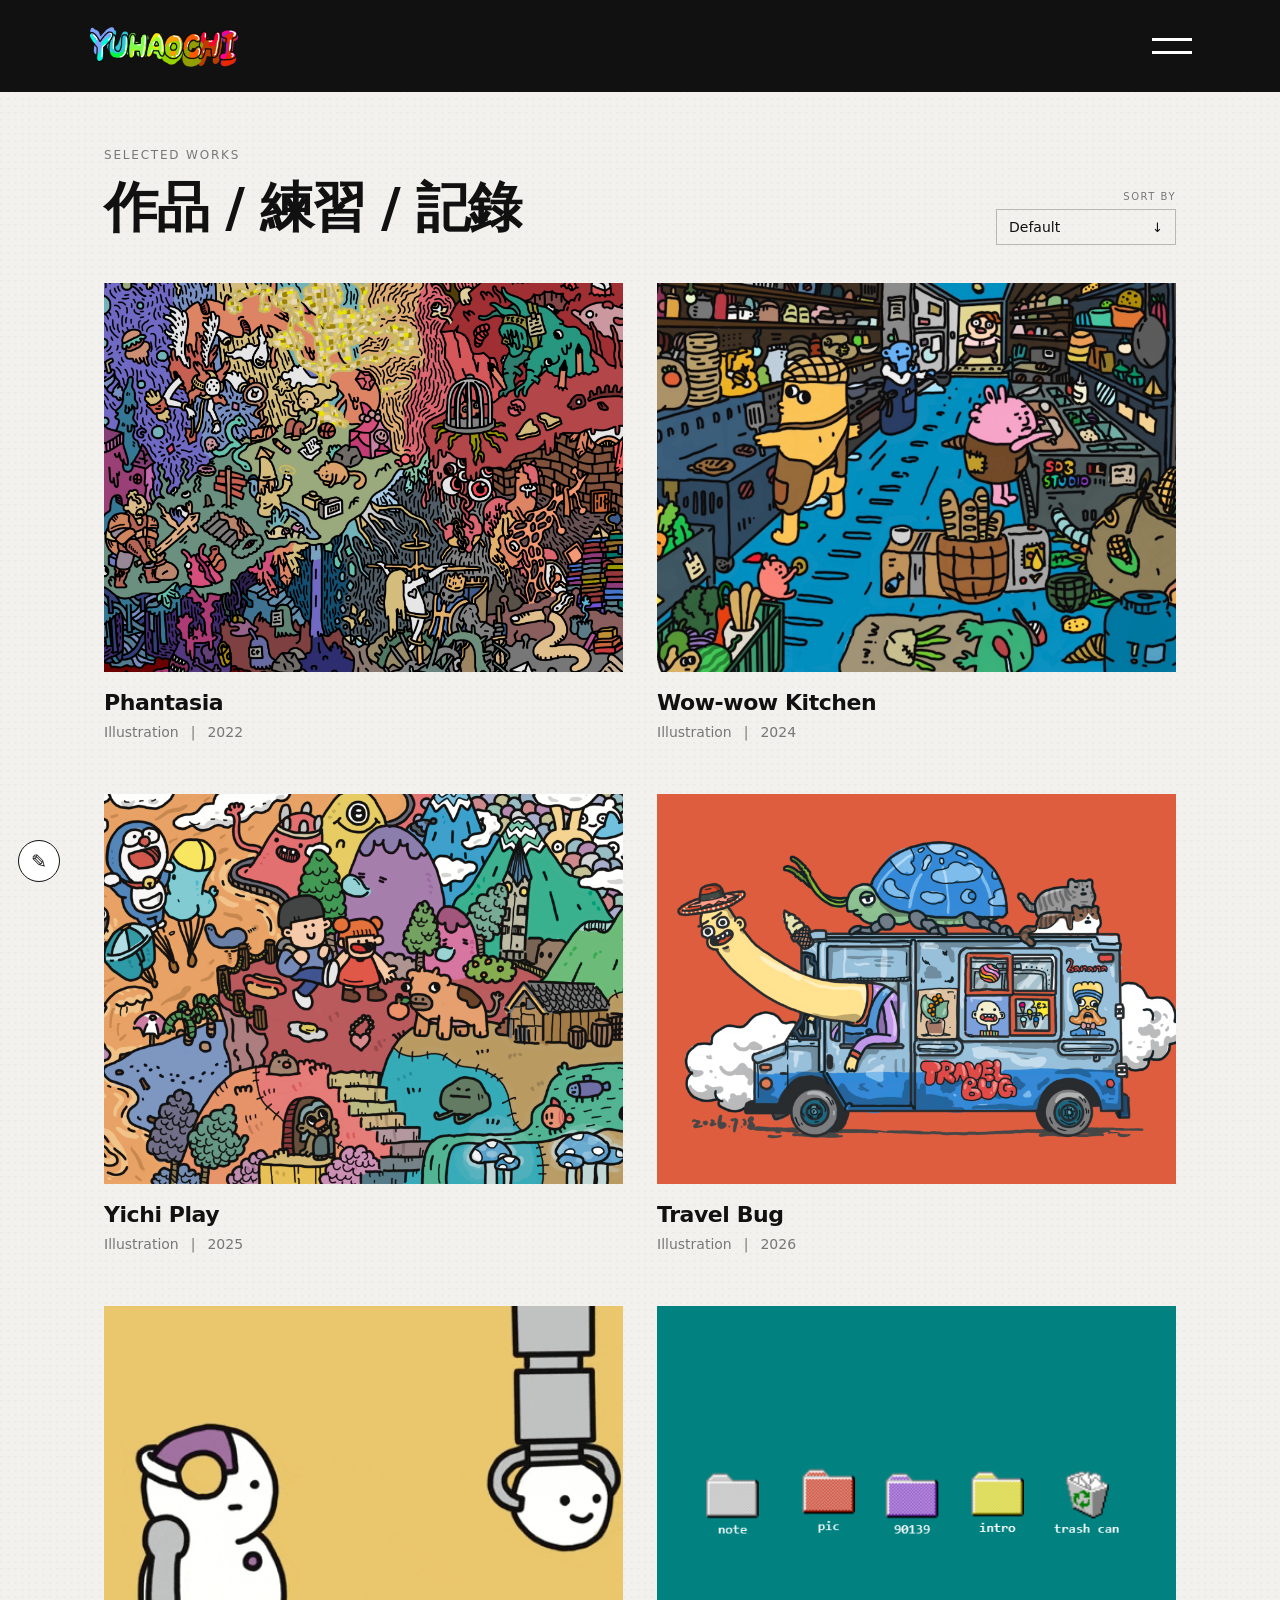
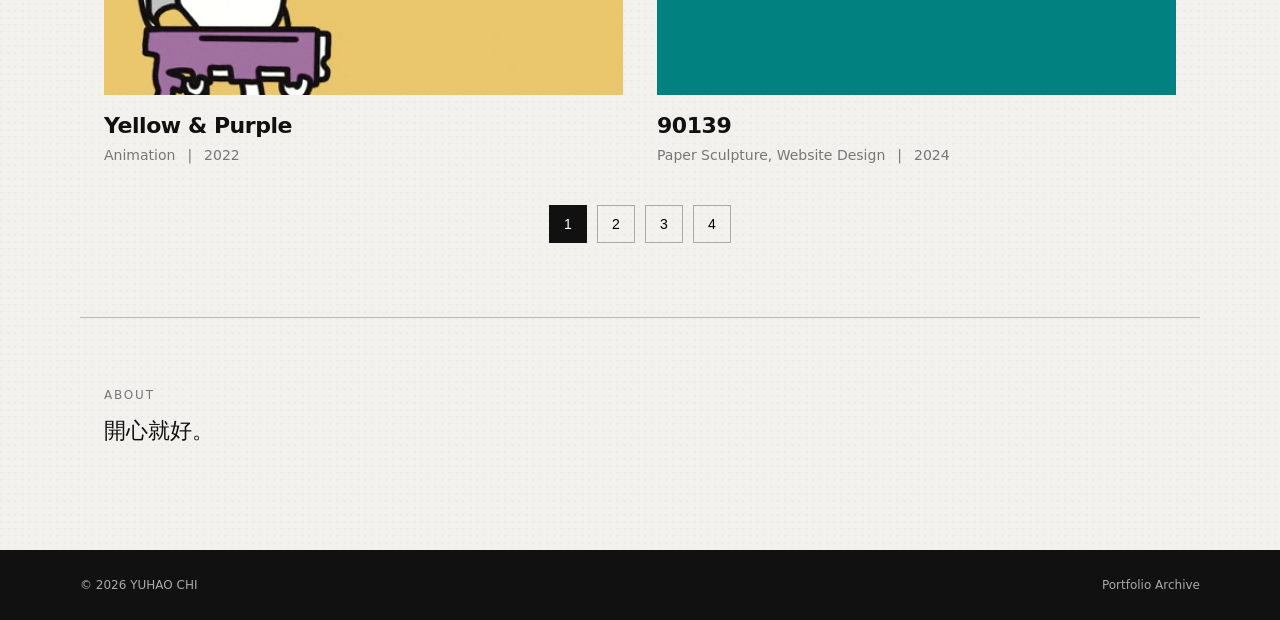
==== commit 034cc701: "Add files via upload" ====
--- a/index.html
+++ b/index.html
@@ -24,7 +24,6 @@
       <nav class="menu" id="menu">
         <a href="index.html">Works</a>
         <a href="#about">About</a>
-        <a href="#social">Social</a>
       </nav>
 
     </div>
@@ -82,53 +81,10 @@
     <section class="about" id="about">
       <div class="section-kicker">ABOUT</div>
       <p>
-        這段文字於2026年寫下：<br>
-        <br>
-        我是禹豪，<br>
-        2025年休息到現在，前陣子決定重新整理自己的作品做成網站，畢竟AI實在是太方便了，<br>
-        刪去了一些設計課的作業，留下了自己用心繪製的作品。<br>
-        每當我仔細去觀察圖案的線條、用色或是無俚頭的畫面，我的角色總是能帶給我愉快，<br>
-        也希望看到我作品的人也有相同的感受。<br>
-        <br>
-        無論如何，開心就好！<br>
+        開心就好。<br>
       </p>
     </section>
   </main>
-
-  <section class="social" id="social">
-    <div class="section-kicker">SOCIAL</div>
-
-    <div class="social-links">
-
-      <a
-        href="https://www.instagram.com/sild3nafil/"
-        target="_blank"
-        rel="noopener noreferrer"
-        aria-label="Instagram"
-      >
-        <img src="assets/instagram.png" alt="Instagram">
-      </a>
-
-      <a
-        href="https://github.com/sild3nafil"
-        target="_blank"
-        rel="noopener noreferrer"
-        aria-label="GitHub"
-      >
-        <img src="assets/github.png" alt="GitHub">
-      </a>
-
-      <a
-        href="https://www.linkedin.com/in/yu-hao-chi/"
-        target="_blank"
-        rel="noopener noreferrer"
-        aria-label="LinkedIn"
-      >
-        <img src="assets/linkedin.png" alt="LinkedIn">
-      </a>
-
-    </div>
-  </section>
 
   <footer>
     <span>© 2026 YUHAO CHI</span>
--- a/style.css
+++ b/style.css
@@ -10,7 +10,7 @@
   --max:1120px;
 }
 *{box-sizing:border-box}
-html{scroll-behavior: smooth}
+html{scroll-behavior:smooth}
 body{
   margin:0;
   background:
@@ -285,45 +285,7 @@
   max-width:var(--max);margin:0 auto;padding:70px 24px 100px;
   border-top:1px solid var(--line)
 }
-.about p{
-  max-width: 1000px;
-  font-size: 22px;
-  line-height: 1.75;
-  margin: 0;
-}
-.social {
-  max-width: var(--max);
-  margin: 0 auto;
-  padding: 60px 24px 90px;
-  border-top: 1px solid var(--line);
-}
-
-.social-links {
-  display: flex;
-  align-items: center;
-  gap: 22px;
-  margin-top: 28px;
-}
-
-.social-links a {
-  display: block;
-}
-
-.social-links img {
-  width: 42px;
-  height: 42px;
-  object-fit: contain;
-
-  transition:
-    transform .25s ease,
-    opacity .25s ease;
-}
-
-.social-links a:hover img {
-  transform: translateY(-4px);
-  opacity: .65;
-}
-
+.about p{max-width:720px;font-size:22px;line-height:1.75;margin:0}
 footer{
   background:#111;color:#aaa;padding:28px max(24px, calc((100vw - var(--max))/2));
   display:flex;justify-content:space-between;gap:20px;font-size:12px
@@ -341,7 +303,7 @@
 .detail-copy p{font-size:18px;line-height:1.95;color:#575757}
 .detail-copy .lead{font-size:25px;color:#1c1c1c;margin-bottom:36px}
 .detail-gallery{display:grid;gap:22px;margin-top:48px}
-.detail-gallery figure{margin:0;background:#e9e8e5}
+.detail-gallery figure{margin:0;background:transparent;}
 .detail-gallery video {display: block; width: 100%; height: auto;}
 .detail-nav{margin-top:60px;padding-top:24px;border-top:1px solid var(--line)}
 
@@ -354,6 +316,8 @@
 .detail-gallery.grid-gallery figure {
   margin: 0;
   width: 100%;
+
+  background: transparent;
 }
 
 .detail-gallery.grid-gallery img {
@@ -377,6 +341,8 @@
 
   display: grid;
   place-items: center;
+
+  background: transparent;
 }
 
 .detail-gallery.two-column-gallery img {
@@ -655,6 +621,69 @@
 
 .doodle-tools button:hover{
   text-decoration:underline;
+}
+
+/* =========================
+   MARQUEE GALLERY
+   ========================= */
+
+.detail-gallery.marquee-gallery {
+  display: flex;
+  align-items: center;
+  gap: 60px;
+  background: #656762;
+
+  width: 100%;
+  overflow-x: auto;
+  overflow-y: hidden;
+
+  margin-top: 48px;
+  padding: 40px 0;
+
+  cursor: grab;
+  user-select: none;
+
+  scrollbar-width: none;
+  -ms-overflow-style: none;
+
+  overscroll-behavior-x: contain;
+}
+
+.detail-gallery.marquee-gallery::-webkit-scrollbar {
+  display: none;
+}
+
+.detail-gallery.marquee-gallery.is-dragging {
+  cursor: grabbing;
+}
+
+.detail-gallery.marquee-gallery figure {
+  flex: 0 0 auto;
+  height: 40vmin;
+
+  margin: 0;
+
+  display: flex;
+  align-items: center;
+  justify-content: center;
+
+  overflow: hidden;
+
+  background: transparent;
+}
+
+.detail-gallery.marquee-gallery img,
+.detail-gallery.marquee-gallery video {
+  display: block;
+
+  width: 100%;
+  height: 100%;
+
+  object-fit: contain;
+  object-position: center;
+
+  pointer-events: none;
+  -webkit-user-drag: none;
 }
 
 @media (max-width: 720px){
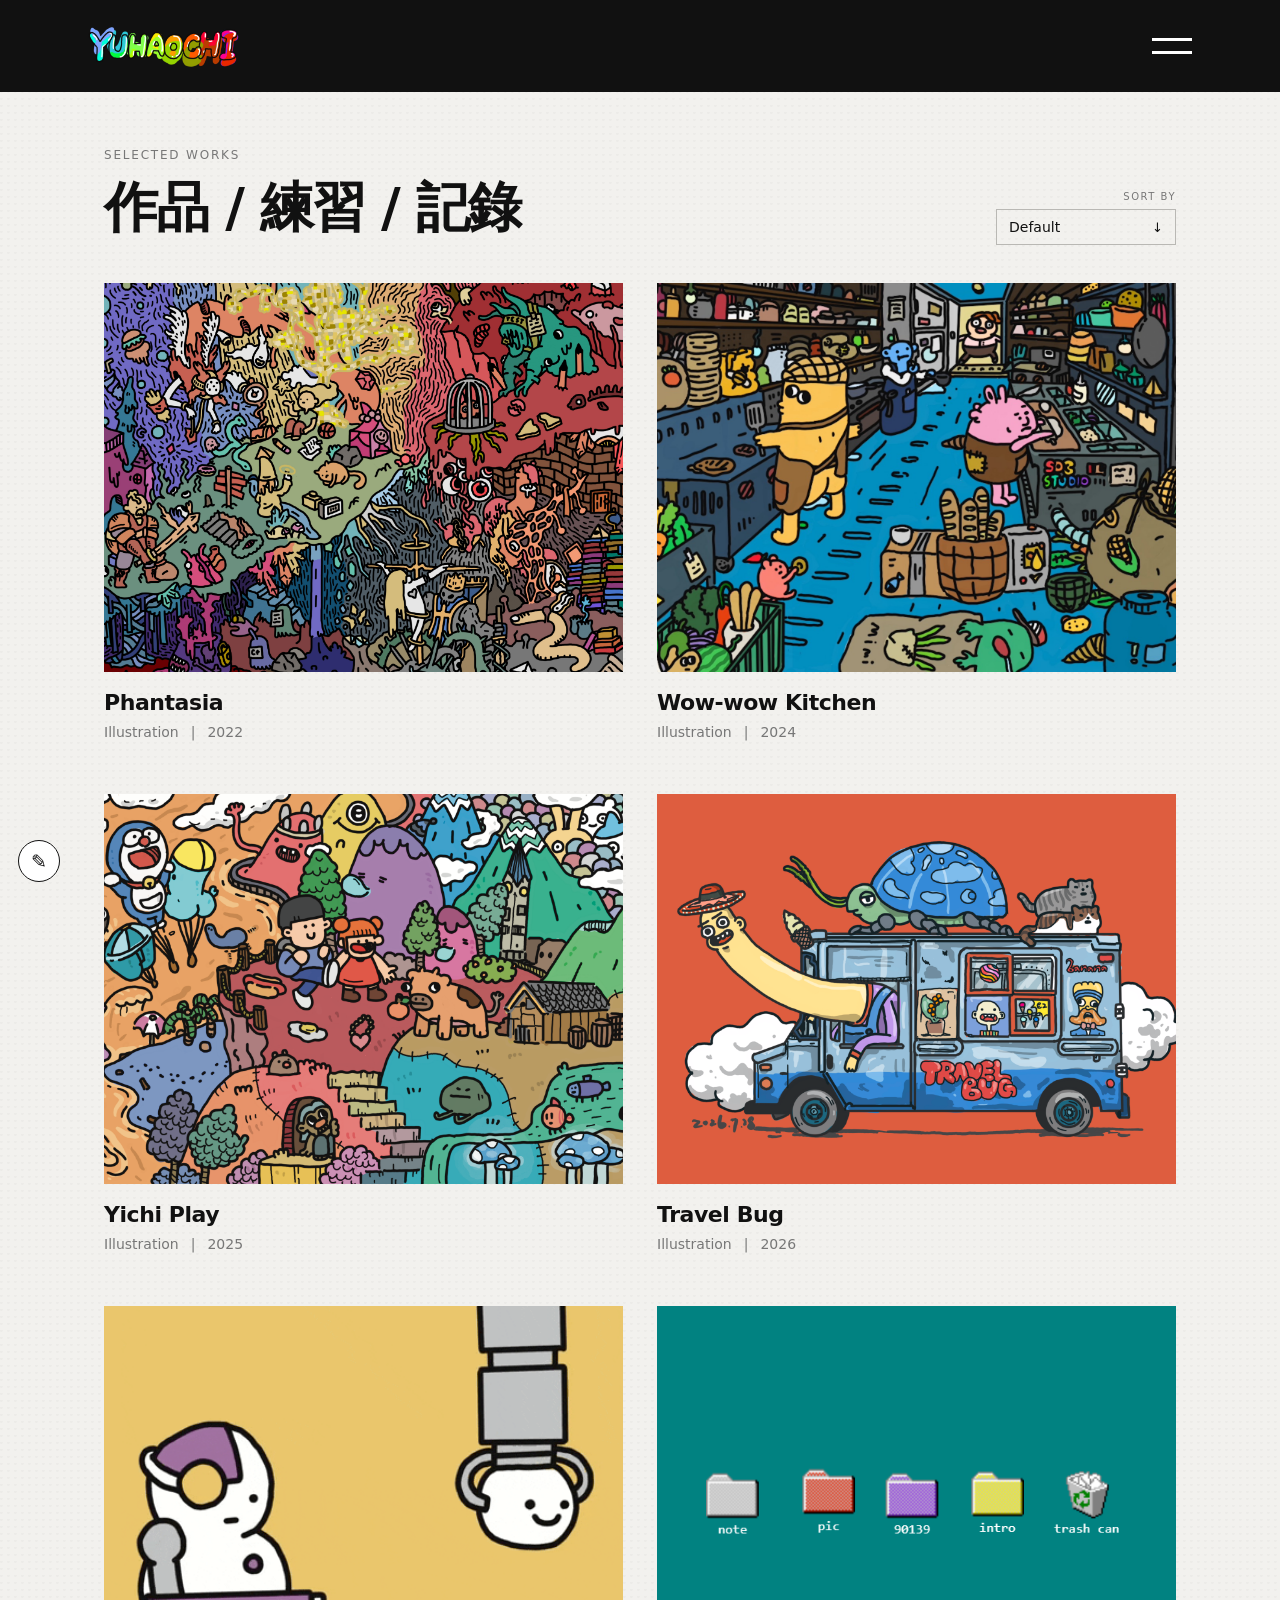
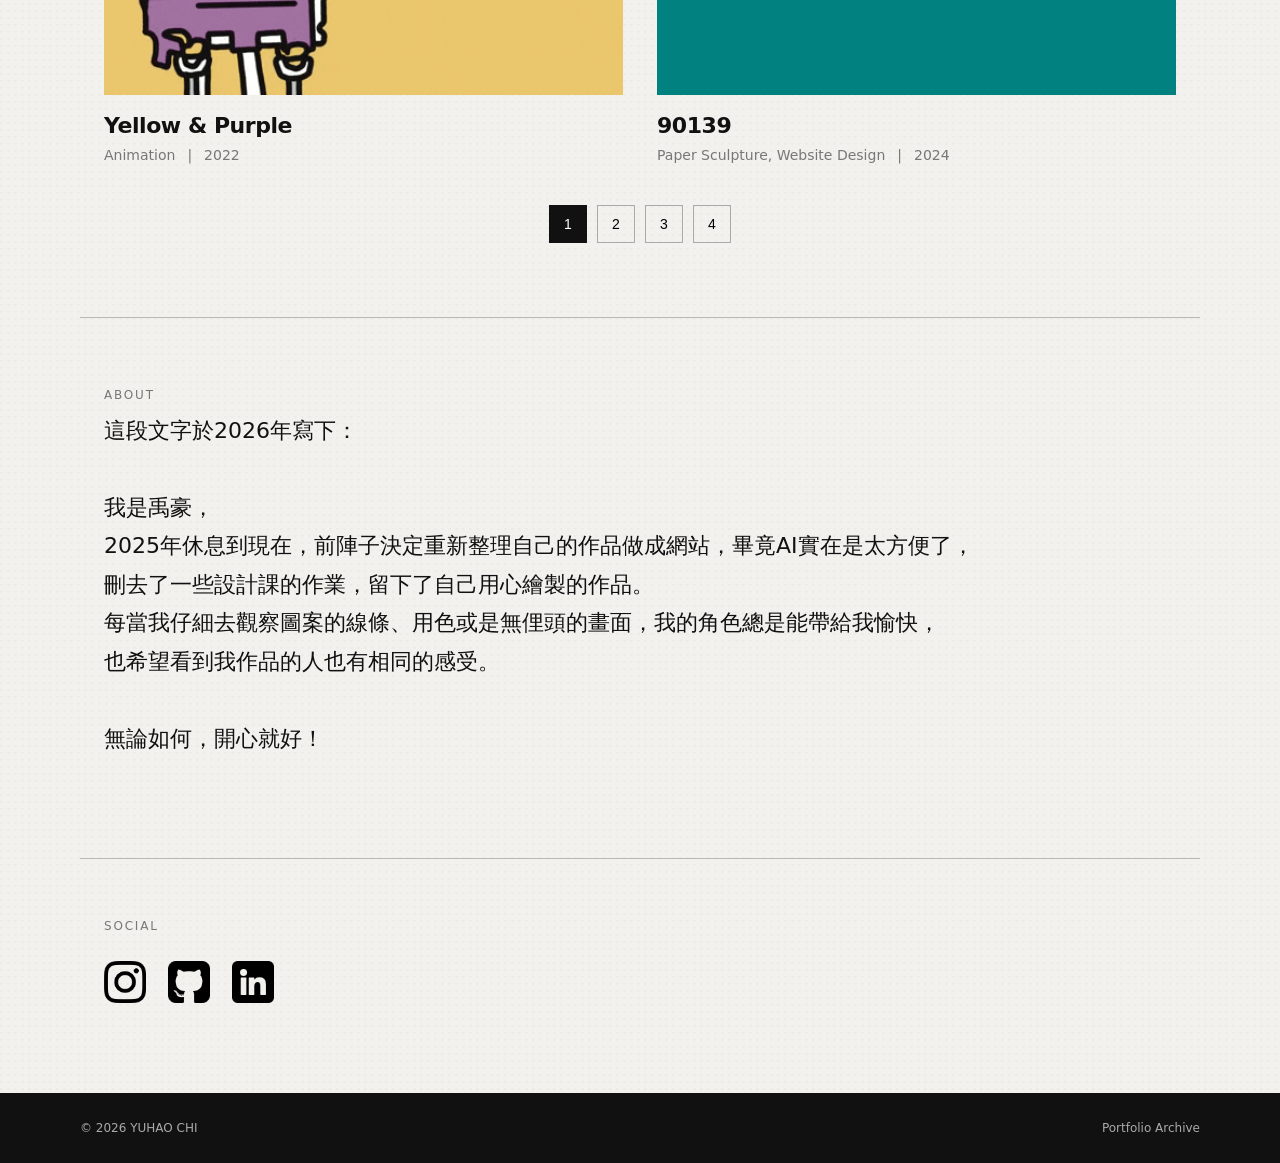
==== commit e6f30ec2: "Add files via upload" ====
--- a/index.html
+++ b/index.html
@@ -24,6 +24,7 @@
       <nav class="menu" id="menu">
         <a href="index.html">Works</a>
         <a href="#about">About</a>
+        <a href="#social">Social</a>
       </nav>
 
     </div>
@@ -81,10 +82,53 @@
     <section class="about" id="about">
       <div class="section-kicker">ABOUT</div>
       <p>
-        開心就好。<br>
+        這段文字於2026年寫下：<br>
+        <br>
+        我是禹豪，<br>
+        2025年休息到現在，前陣子決定重新整理自己的作品做成網站，畢竟AI實在是太方便了，<br>
+        刪去了一些設計課的作業，留下了自己用心繪製的作品。<br>
+        每當我仔細去觀察圖案的線條、用色或是無俚頭的畫面，我的角色總是能帶給我愉快，<br>
+        也希望看到我作品的人也有相同的感受。<br>
+        <br>
+        無論如何，開心就好！<br>
       </p>
     </section>
   </main>
+
+  <section class="social" id="social">
+    <div class="section-kicker">SOCIAL</div>
+
+    <div class="social-links">
+
+      <a
+        href="https://www.instagram.com/sild3nafil/"
+        target="_blank"
+        rel="noopener noreferrer"
+        aria-label="Instagram"
+      >
+        <img src="assets/instagram.png" alt="Instagram">
+      </a>
+
+      <a
+        href="https://github.com/sild3nafil"
+        target="_blank"
+        rel="noopener noreferrer"
+        aria-label="GitHub"
+      >
+        <img src="assets/github.png" alt="GitHub">
+      </a>
+
+      <a
+        href="https://www.linkedin.com/in/yu-hao-chi/"
+        target="_blank"
+        rel="noopener noreferrer"
+        aria-label="LinkedIn"
+      >
+        <img src="assets/linkedin.png" alt="LinkedIn">
+      </a>
+
+    </div>
+  </section>
 
   <footer>
     <span>© 2026 YUHAO CHI</span>
--- a/style.css
+++ b/style.css
@@ -10,7 +10,7 @@
   --max:1120px;
 }
 *{box-sizing:border-box}
-html{scroll-behavior:smooth}
+html{scroll-behavior: smooth}
 body{
   margin:0;
   background:
@@ -285,7 +285,45 @@
   max-width:var(--max);margin:0 auto;padding:70px 24px 100px;
   border-top:1px solid var(--line)
 }
-.about p{max-width:720px;font-size:22px;line-height:1.75;margin:0}
+.about p{
+  max-width: 1000px;
+  font-size: 22px;
+  line-height: 1.75;
+  margin: 0;
+}
+.social {
+  max-width: var(--max);
+  margin: 0 auto;
+  padding: 60px 24px 90px;
+  border-top: 1px solid var(--line);
+}
+
+.social-links {
+  display: flex;
+  align-items: center;
+  gap: 22px;
+  margin-top: 28px;
+}
+
+.social-links a {
+  display: block;
+}
+
+.social-links img {
+  width: 42px;
+  height: 42px;
+  object-fit: contain;
+
+  transition:
+    transform .25s ease,
+    opacity .25s ease;
+}
+
+.social-links a:hover img {
+  transform: translateY(-4px);
+  opacity: .65;
+}
+
 footer{
   background:#111;color:#aaa;padding:28px max(24px, calc((100vw - var(--max))/2));
   display:flex;justify-content:space-between;gap:20px;font-size:12px
@@ -303,7 +341,7 @@
 .detail-copy p{font-size:18px;line-height:1.95;color:#575757}
 .detail-copy .lead{font-size:25px;color:#1c1c1c;margin-bottom:36px}
 .detail-gallery{display:grid;gap:22px;margin-top:48px}
-.detail-gallery figure{margin:0;background:transparent;}
+.detail-gallery figure{margin:0;background: transparent;}
 .detail-gallery video {display: block; width: 100%; height: auto;}
 .detail-nav{margin-top:60px;padding-top:24px;border-top:1px solid var(--line)}
 
@@ -630,7 +668,7 @@
 .detail-gallery.marquee-gallery {
   display: flex;
   align-items: center;
-  gap: 60px;
+  gap: 10vmin;
   background: #656762;
 
   width: 100%;
@@ -647,6 +685,8 @@
   -ms-overflow-style: none;
 
   overscroll-behavior-x: contain;
+  
+  -webkit-overflow-scrolling: touch;
 }
 
 .detail-gallery.marquee-gallery::-webkit-scrollbar {
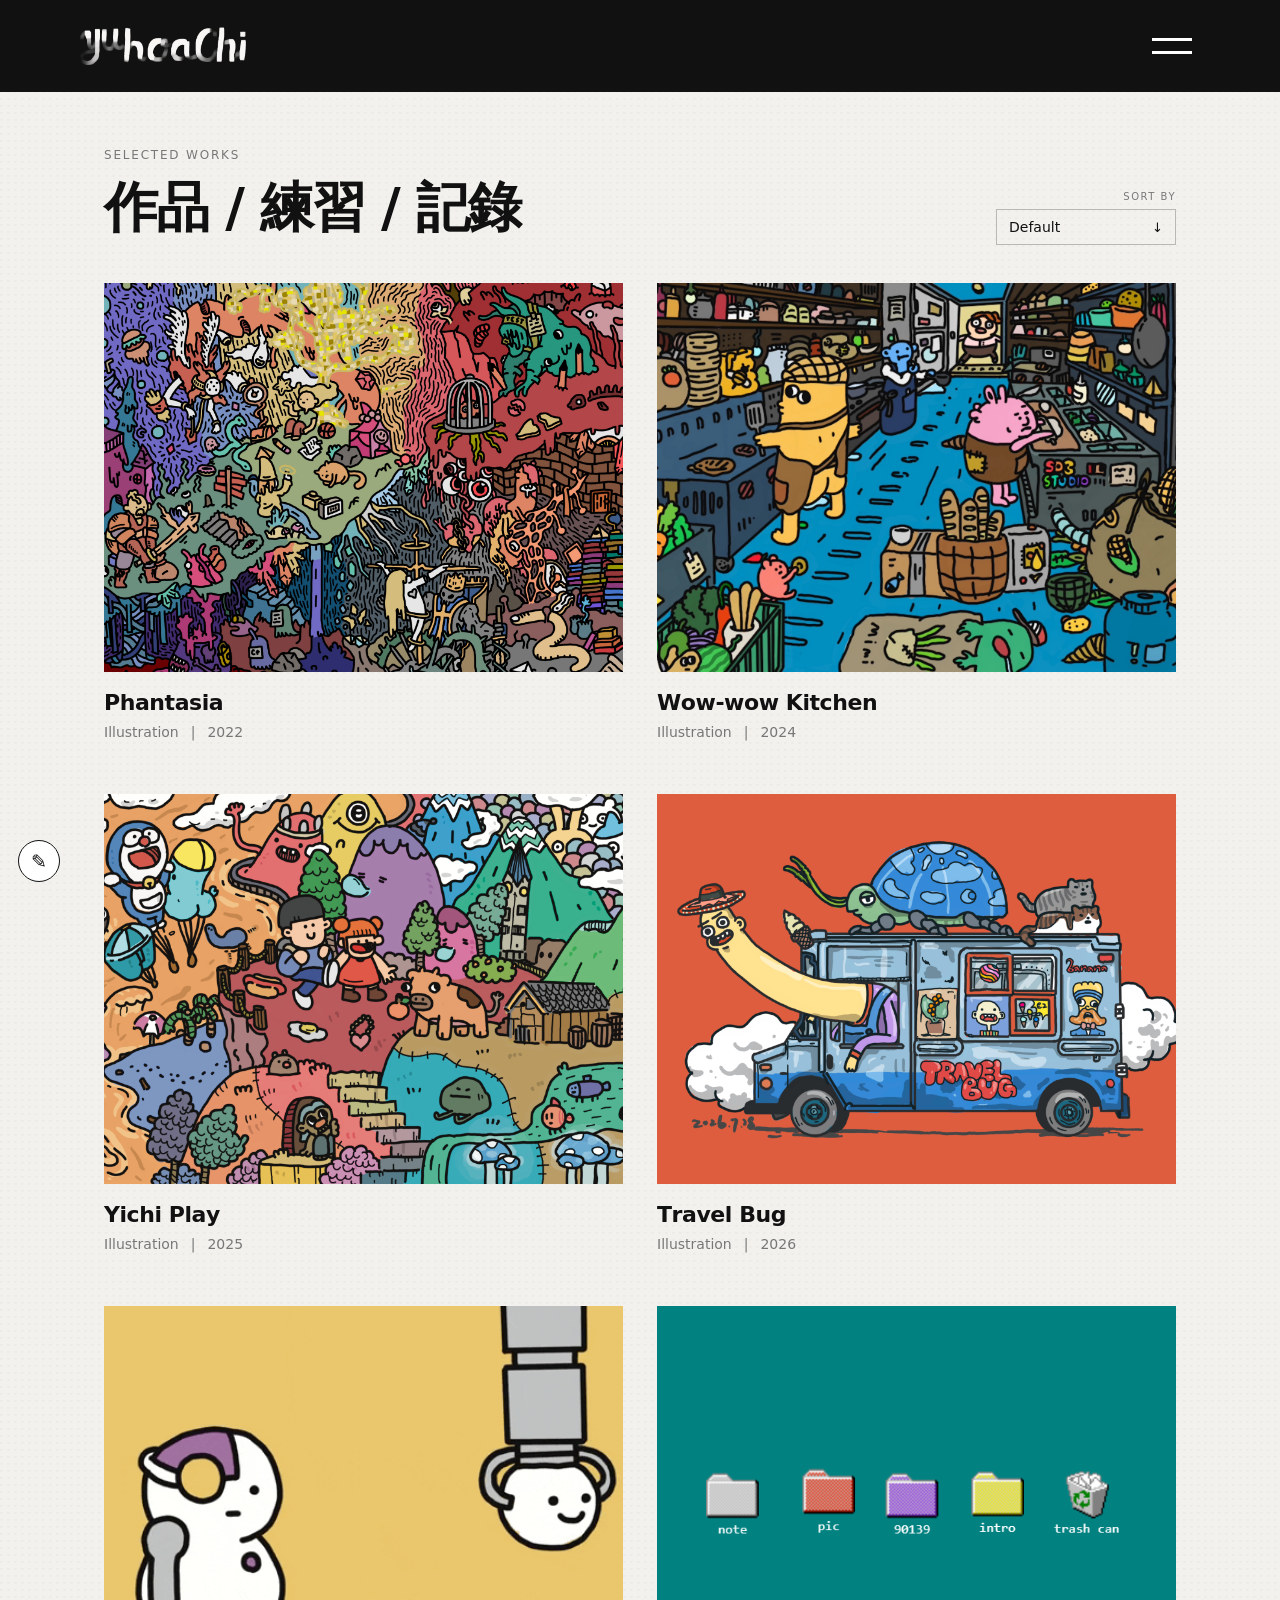
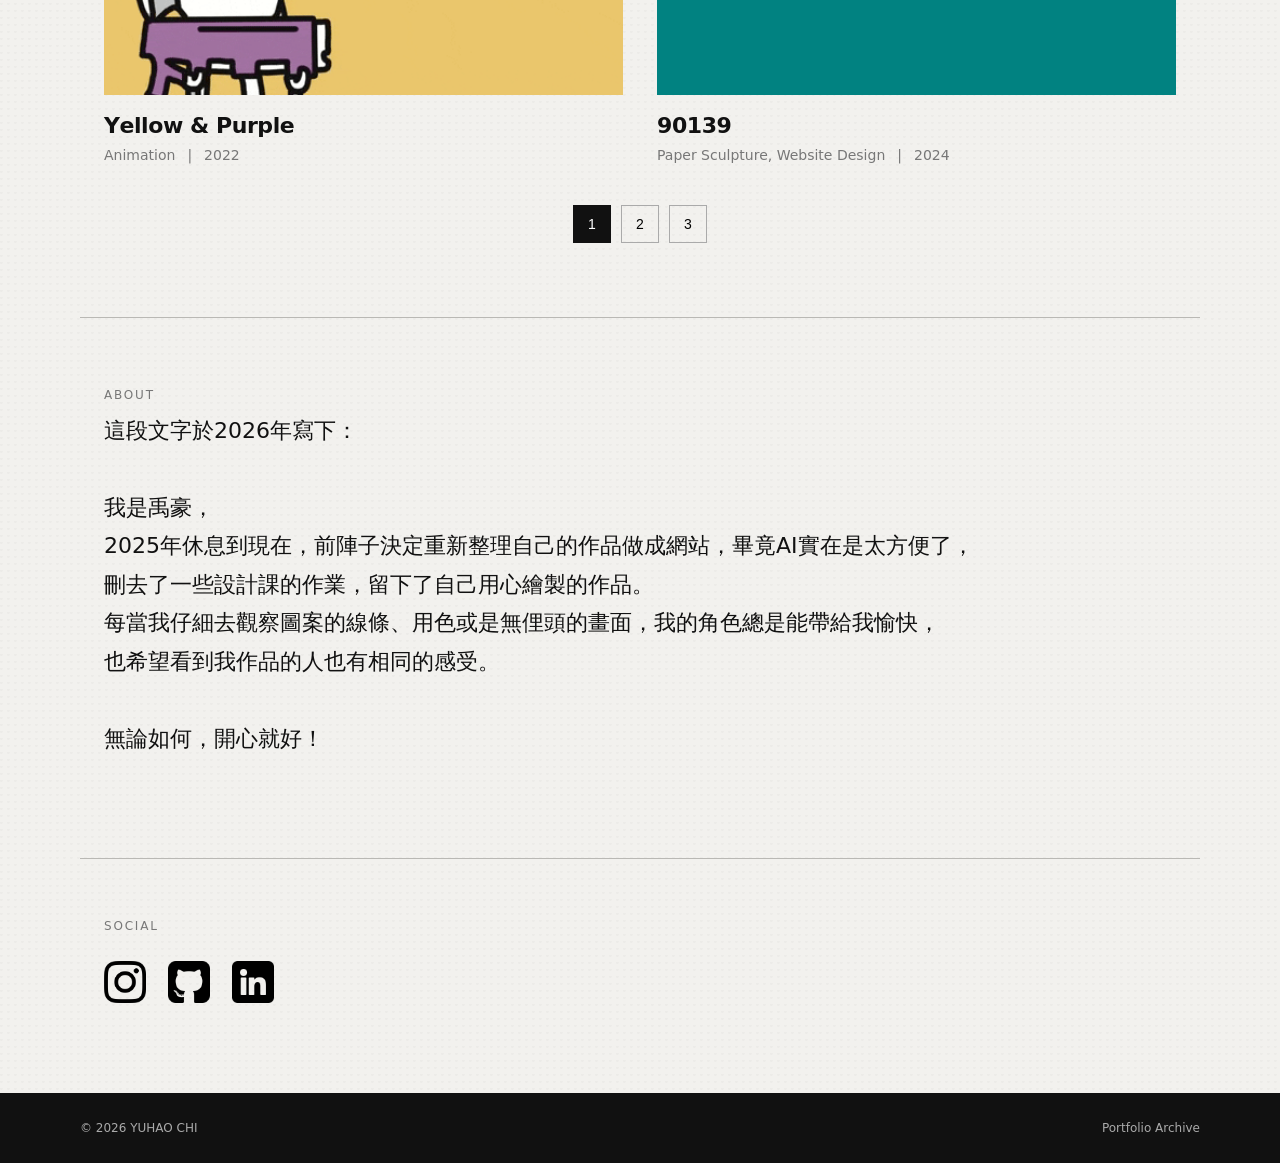
==== commit 28c07d8b: "Update index.html" ====
--- a/index.html
+++ b/index.html
@@ -12,7 +12,7 @@
   <header class="site-header">
     <!--<a class="brand" href="index.html" aria-label="首頁">YUHAO CHI</a>-->
     <a class="brand" href="index.html" aria-label="YUHAO CHI Home">
-      <img src="assets/logo.png" alt="YUHAO CHI">
+      <img src="assets/logo_v2.png" alt="YUHAO CHI">
     </a>
     <div class="menu-wrap">
 
--- a/style.css
+++ b/style.css
@@ -194,8 +194,32 @@
     transform .35s cubic-bezier(.2,.7,.2,1);
 }
 
+/* =========================
+   TITLE LETTER ANIMATION
+========================= */
+
+.work-title {
+  display: inline-flex;
+}
+
+.work-title-char {
+  display: inline-block;
+
+  transition:
+    transform .35s cubic-bezier(.2,.8,.2,1),
+    color .35s ease;
+
+  transition-delay:
+    calc(var(--i) * 25ms);
+}
+
 
 /* ===== Hover ===== */
+
+.work-card:hover .work-title-char {
+  transform: translateY(-5px);
+  color: #13bac0;
+}
 
 .work-card:hover .work-cover img{
   transform:scale(1.04);
@@ -668,25 +692,15 @@
 .detail-gallery.marquee-gallery {
   display: flex;
   align-items: center;
-  gap: 10vmin;
-  background: #656762;
-
-  width: 100%;
+
+  gap: 90px;
+
   overflow-x: auto;
   overflow-y: hidden;
 
-  margin-top: 48px;
-  padding: 40px 0;
-
-  cursor: grab;
-  user-select: none;
-
-  scrollbar-width: none;
-  -ms-overflow-style: none;
-
-  overscroll-behavior-x: contain;
-  
-  -webkit-overflow-scrolling: touch;
+  background: #676963;
+
+  padding: 8vmin 0;
 }
 
 .detail-gallery.marquee-gallery::-webkit-scrollbar {
@@ -698,16 +712,13 @@
 }
 
 .detail-gallery.marquee-gallery figure {
-  flex: 0 0 auto;
+  flex: none;
+
+  width: max-content;
   height: 40vmin;
 
   margin: 0;
-
-  display: flex;
-  align-items: center;
-  justify-content: center;
-
-  overflow: hidden;
+  padding: 0;
 
   background: transparent;
 }
@@ -716,14 +727,12 @@
 .detail-gallery.marquee-gallery video {
   display: block;
 
-  width: 100%;
+  width: auto;
   height: 100%;
 
-  object-fit: contain;
-  object-position: center;
-
-  pointer-events: none;
-  -webkit-user-drag: none;
+  max-width: none;
+
+  object-fit: initial;
 }
 
 @media (max-width: 720px){
@@ -758,4 +767,8 @@
   .doodle-tools button{
     font-size:9px;
   }
-}
+
+  .detail-gallery.marquee-gallery {
+    gap: 20px;
+  }
+}
